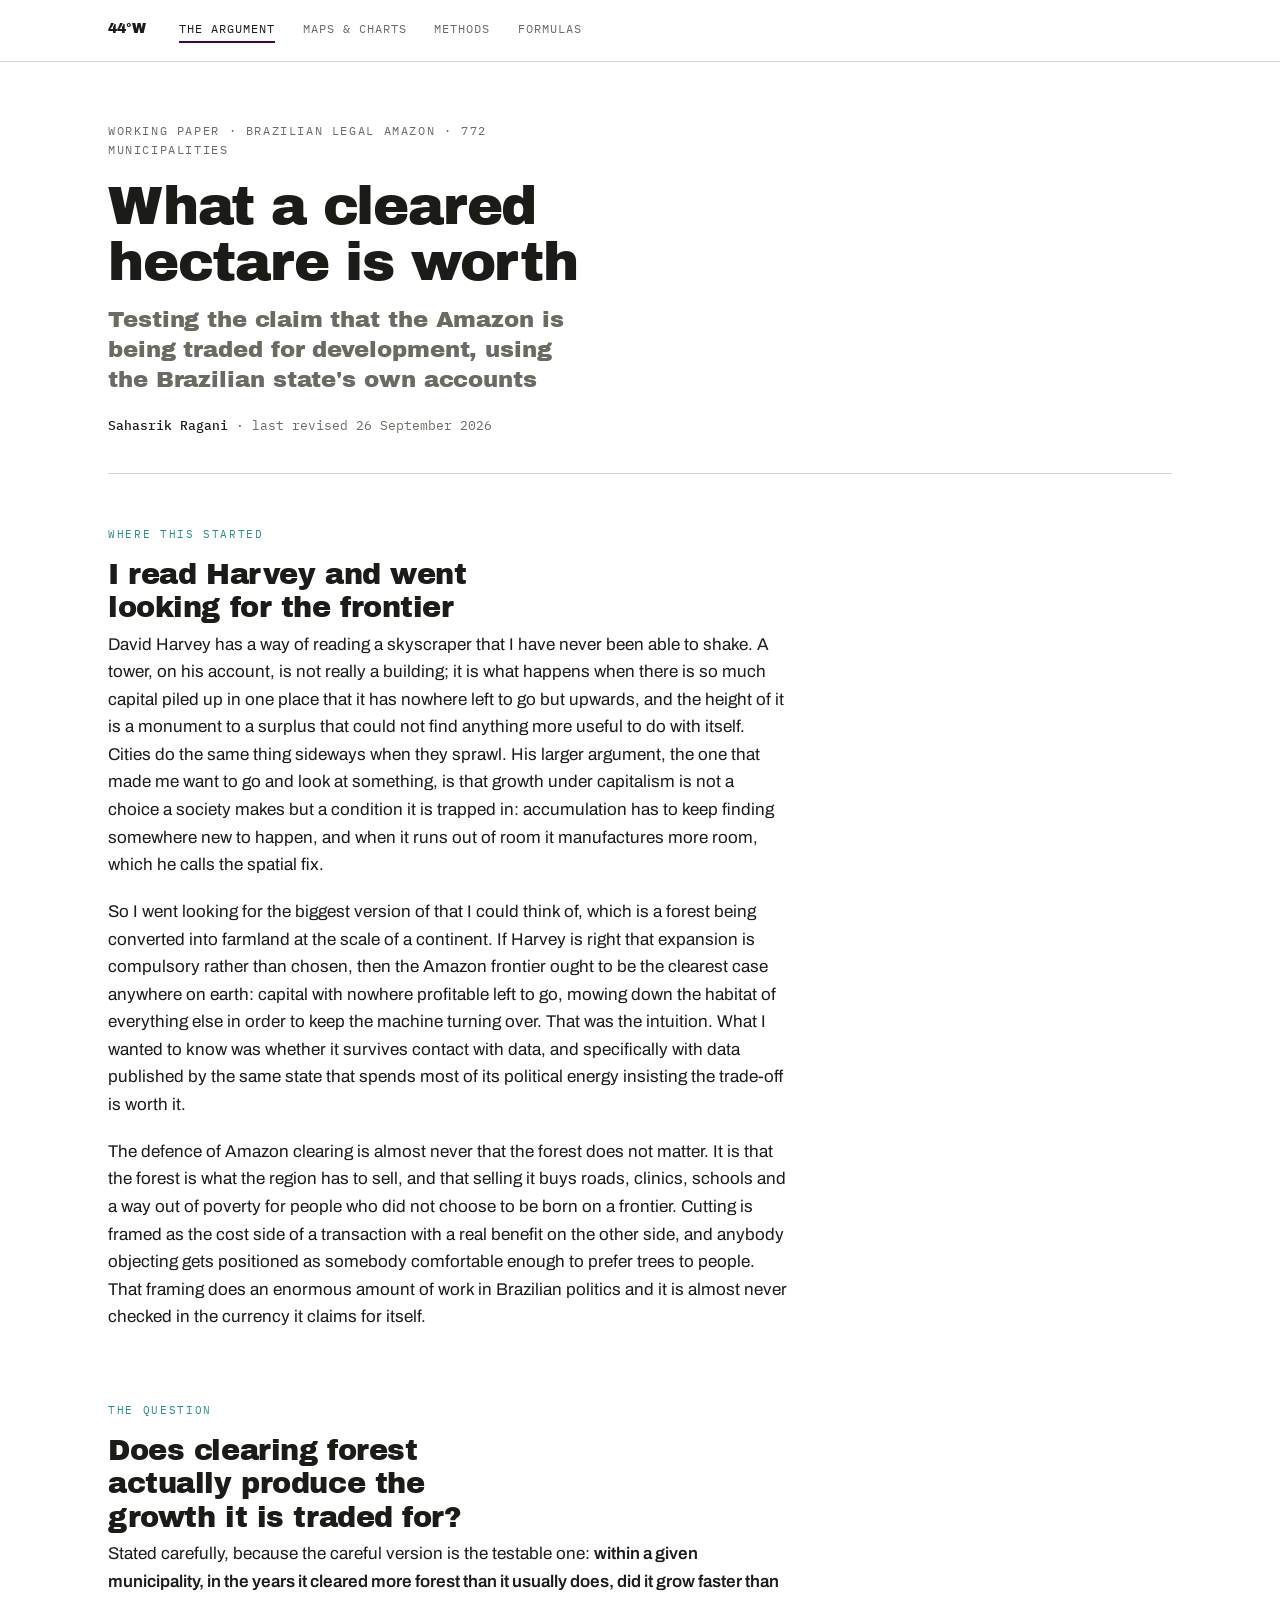
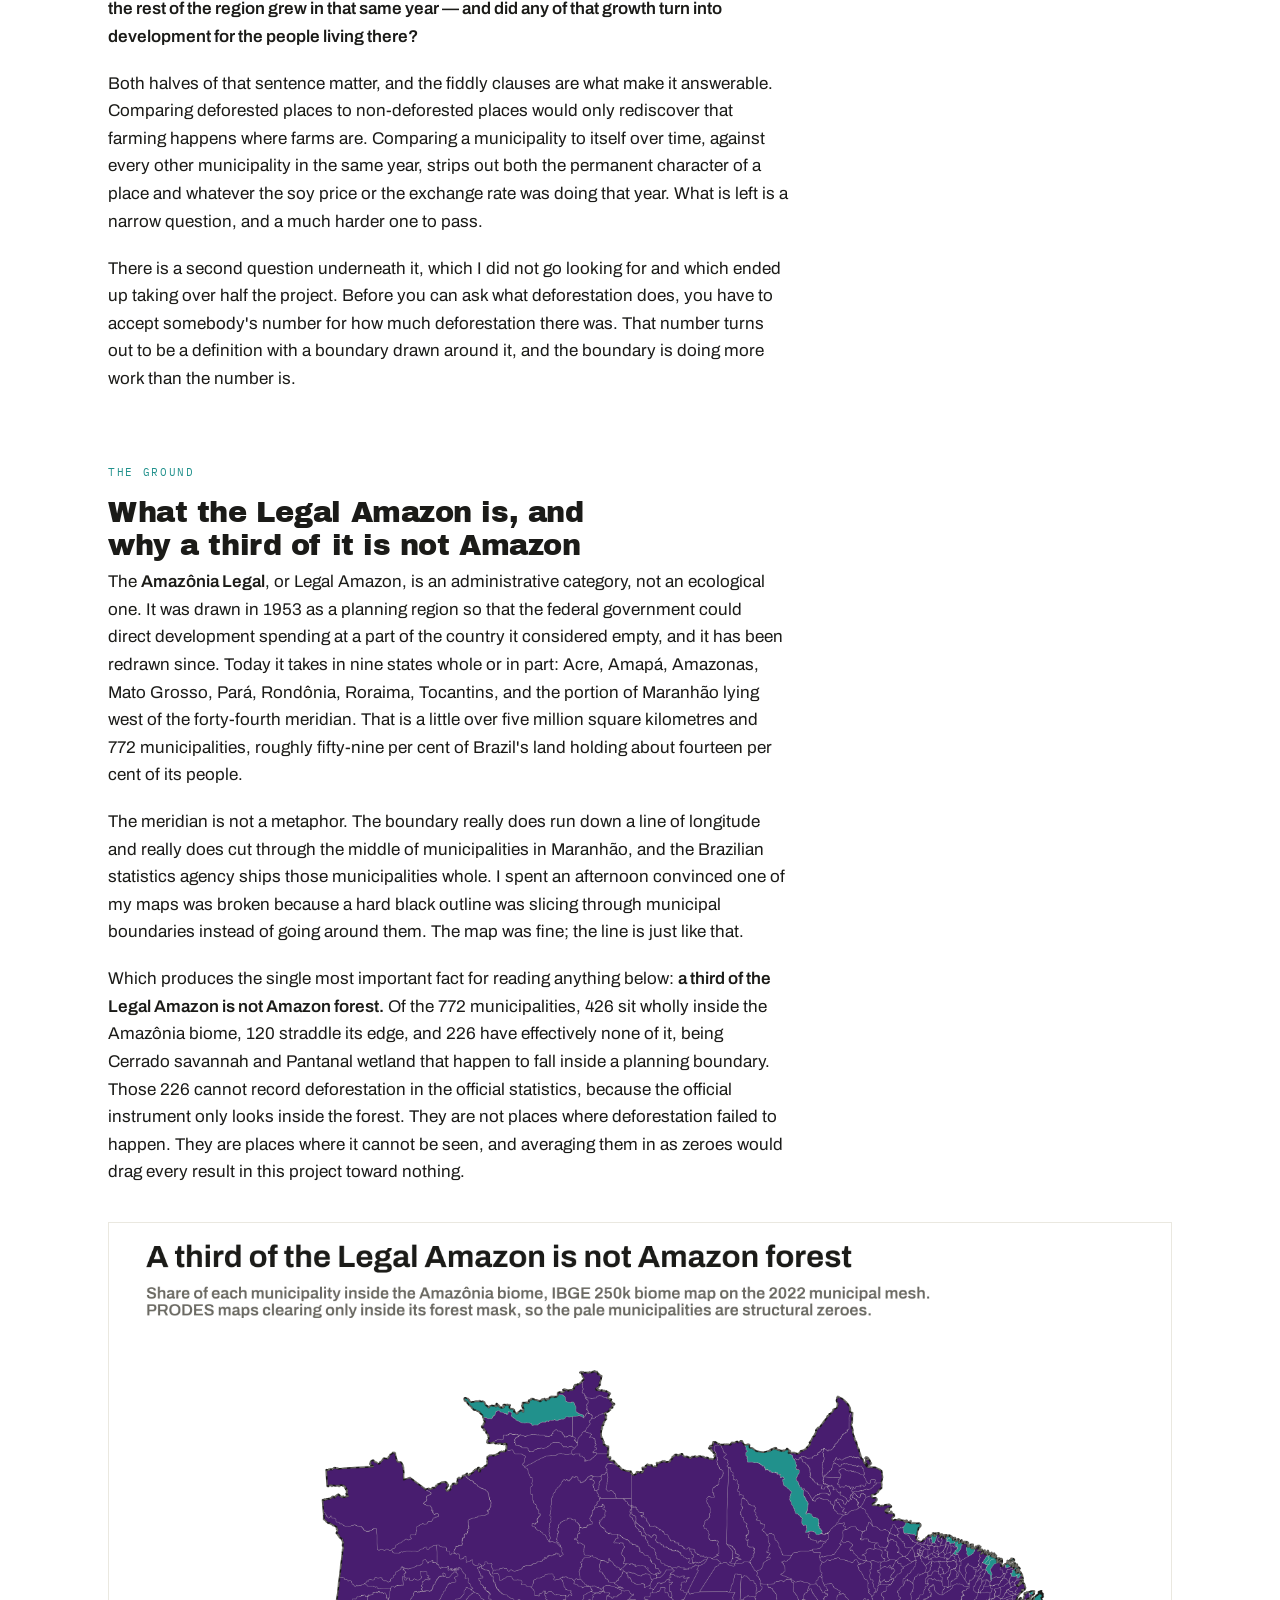
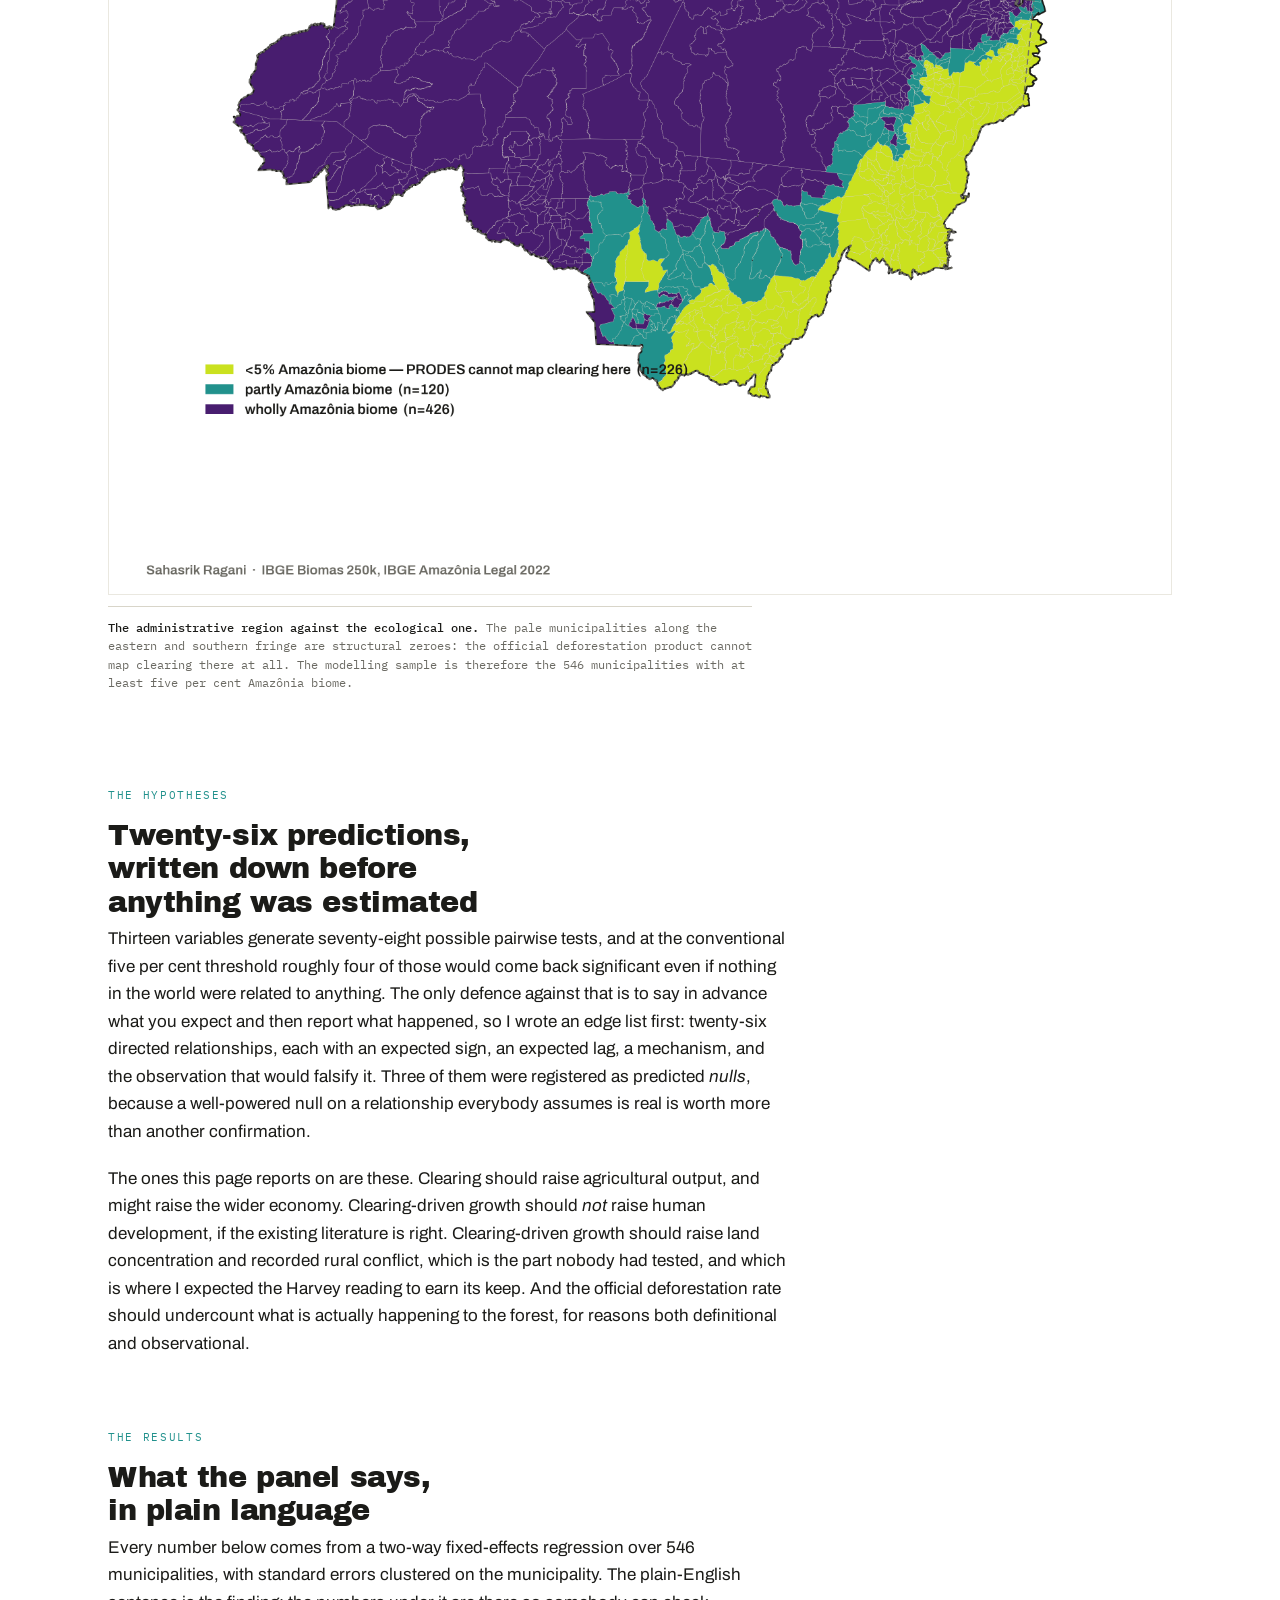
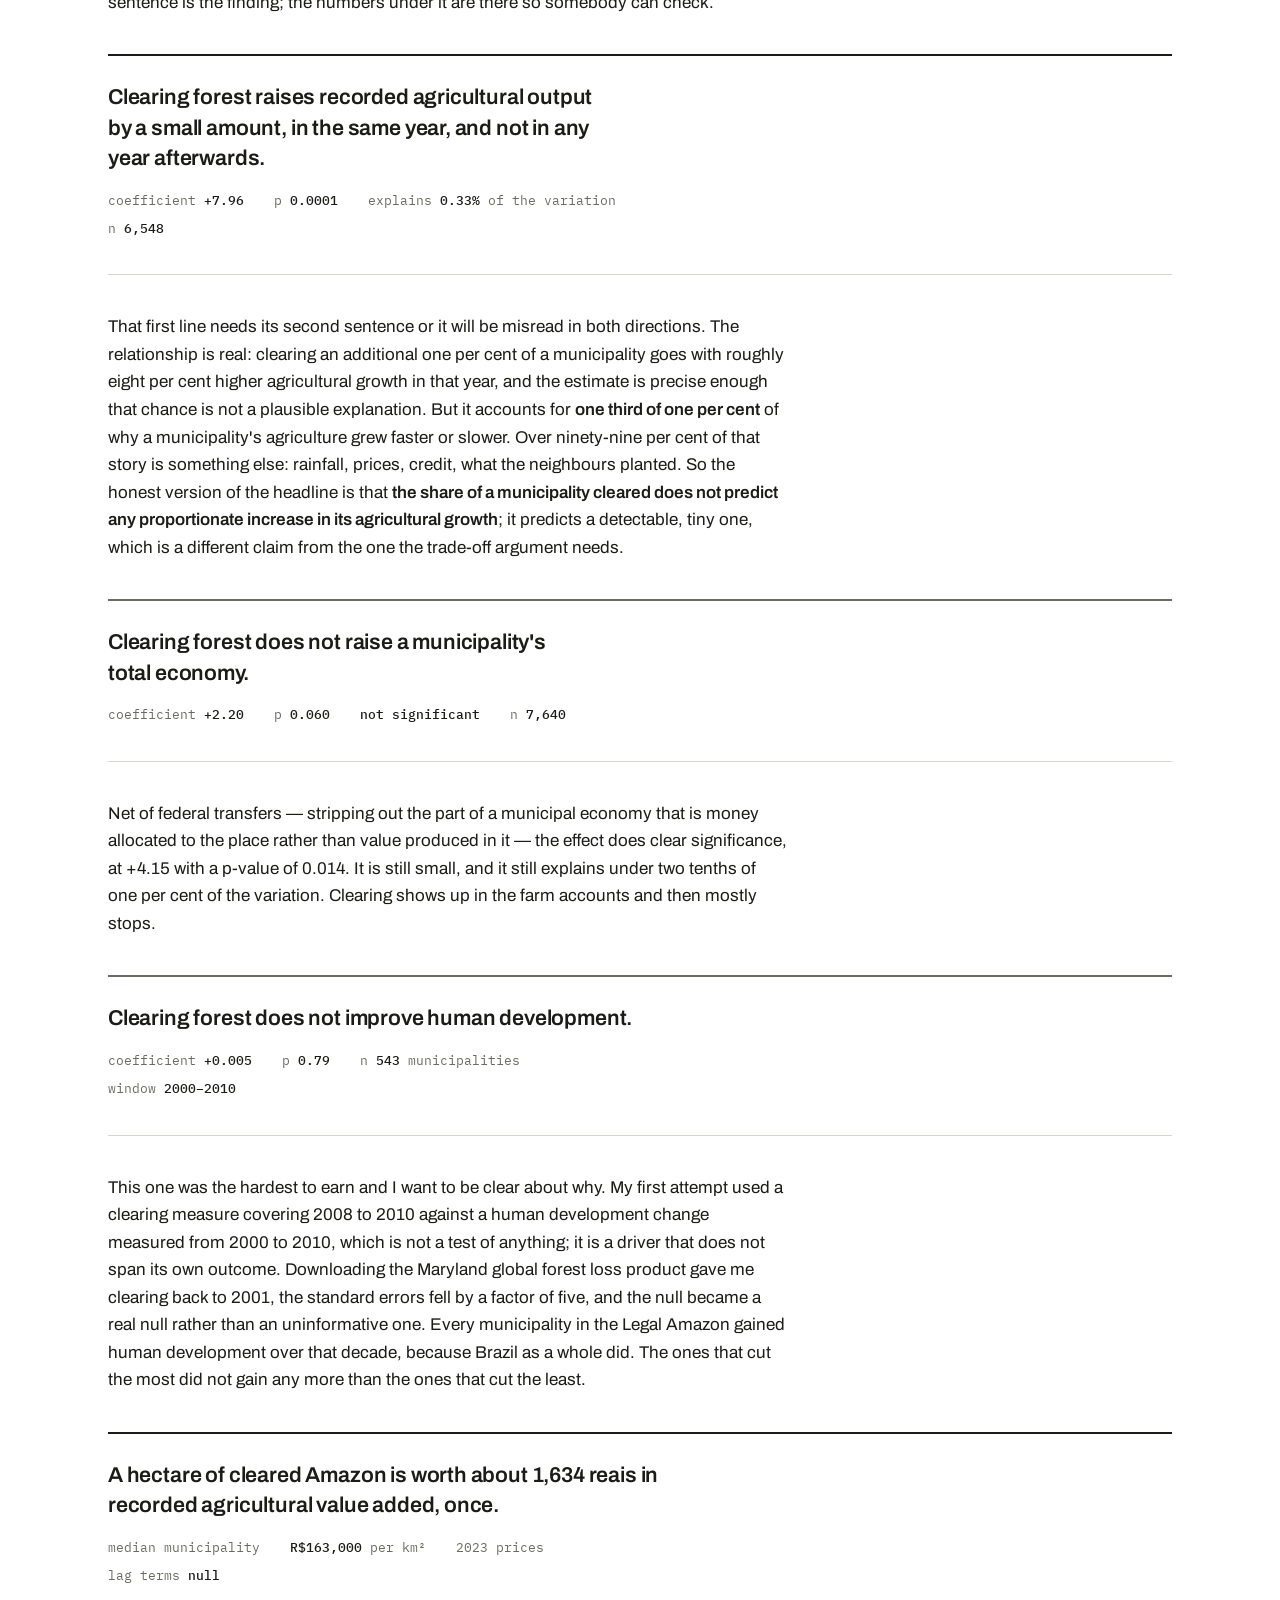
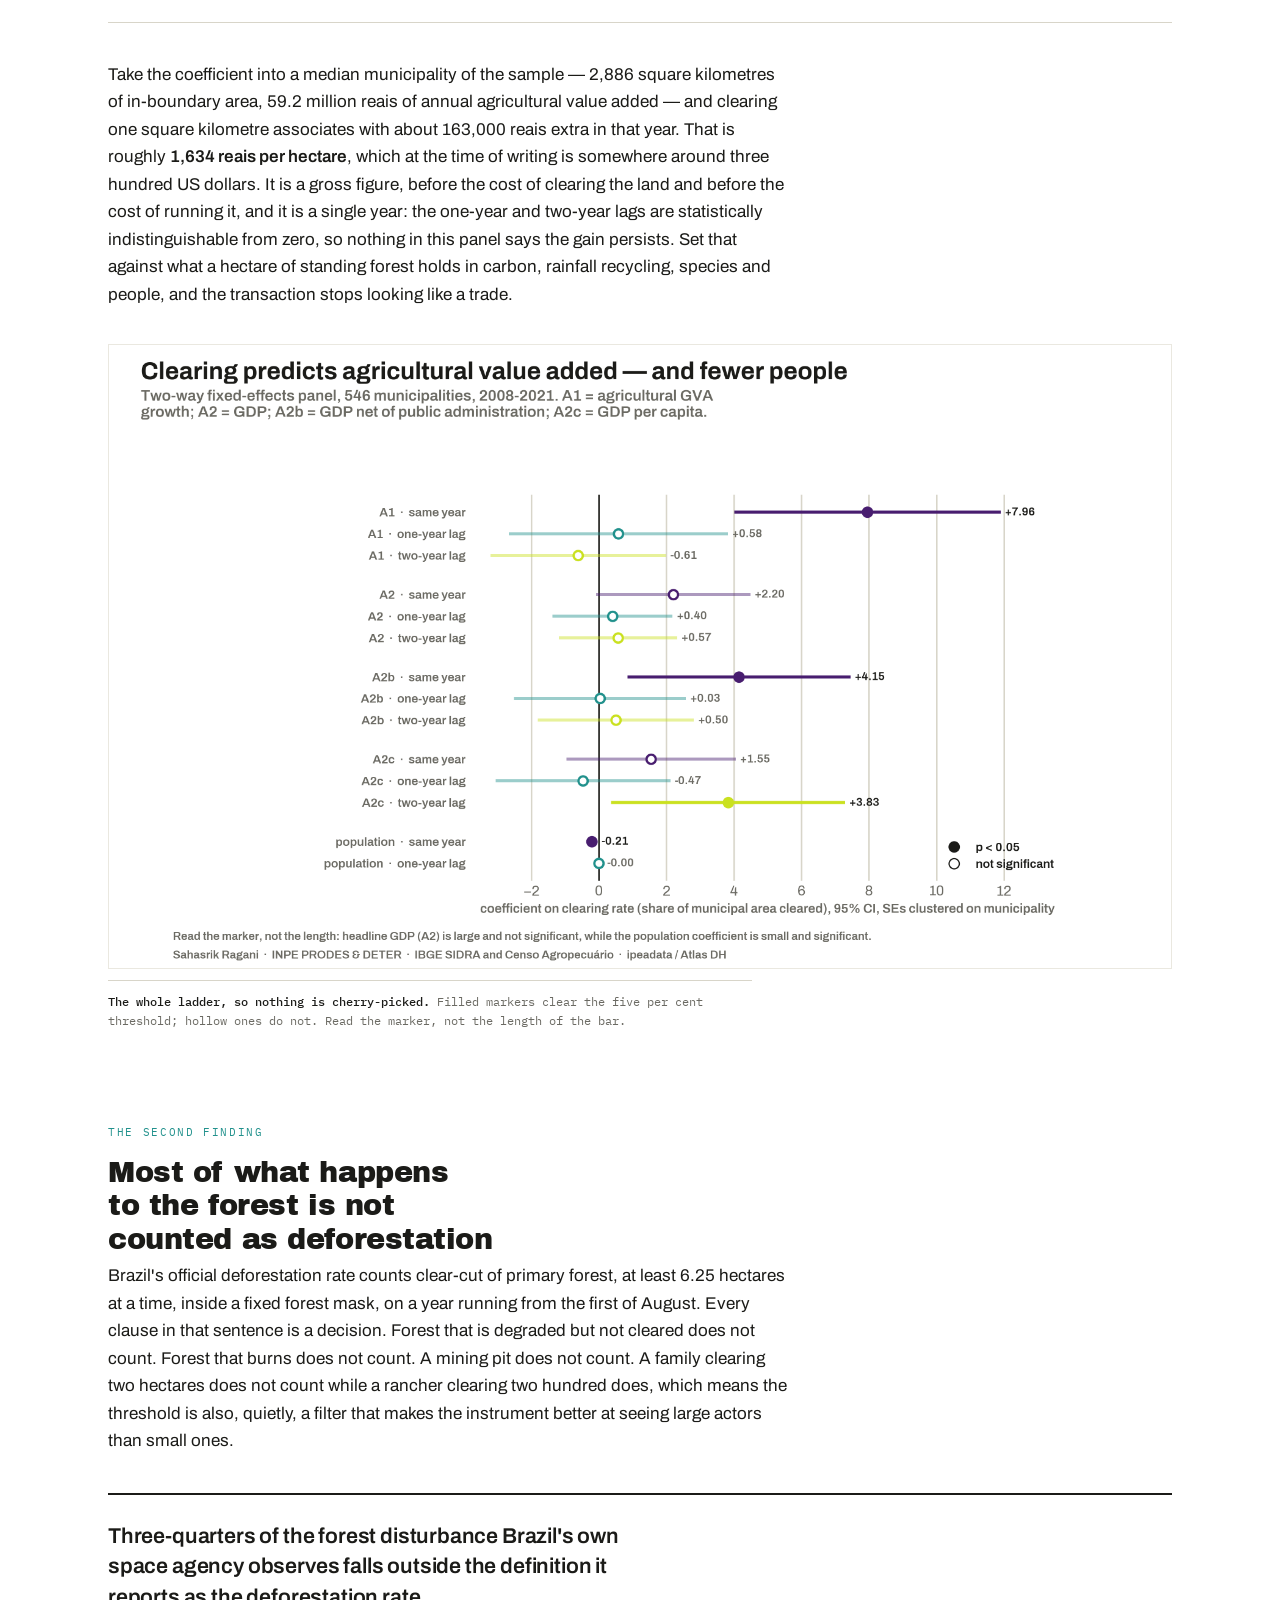
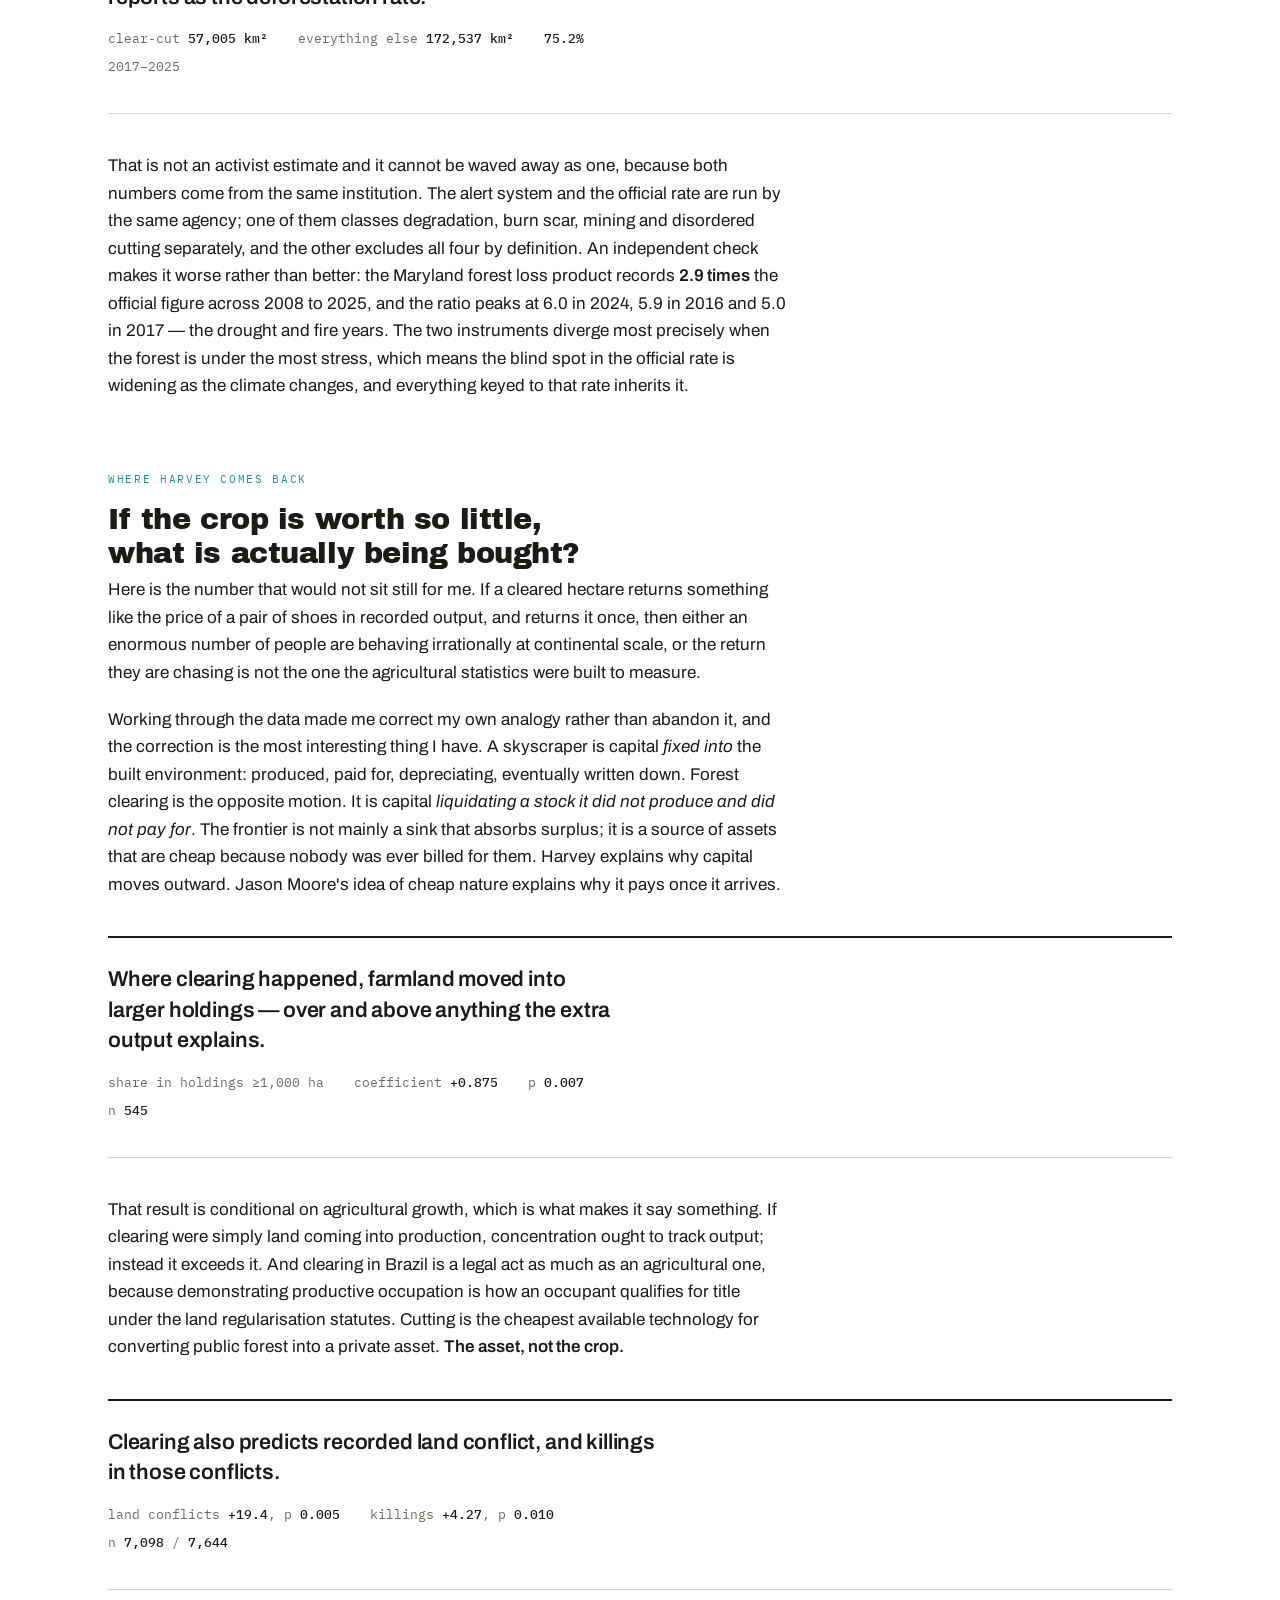
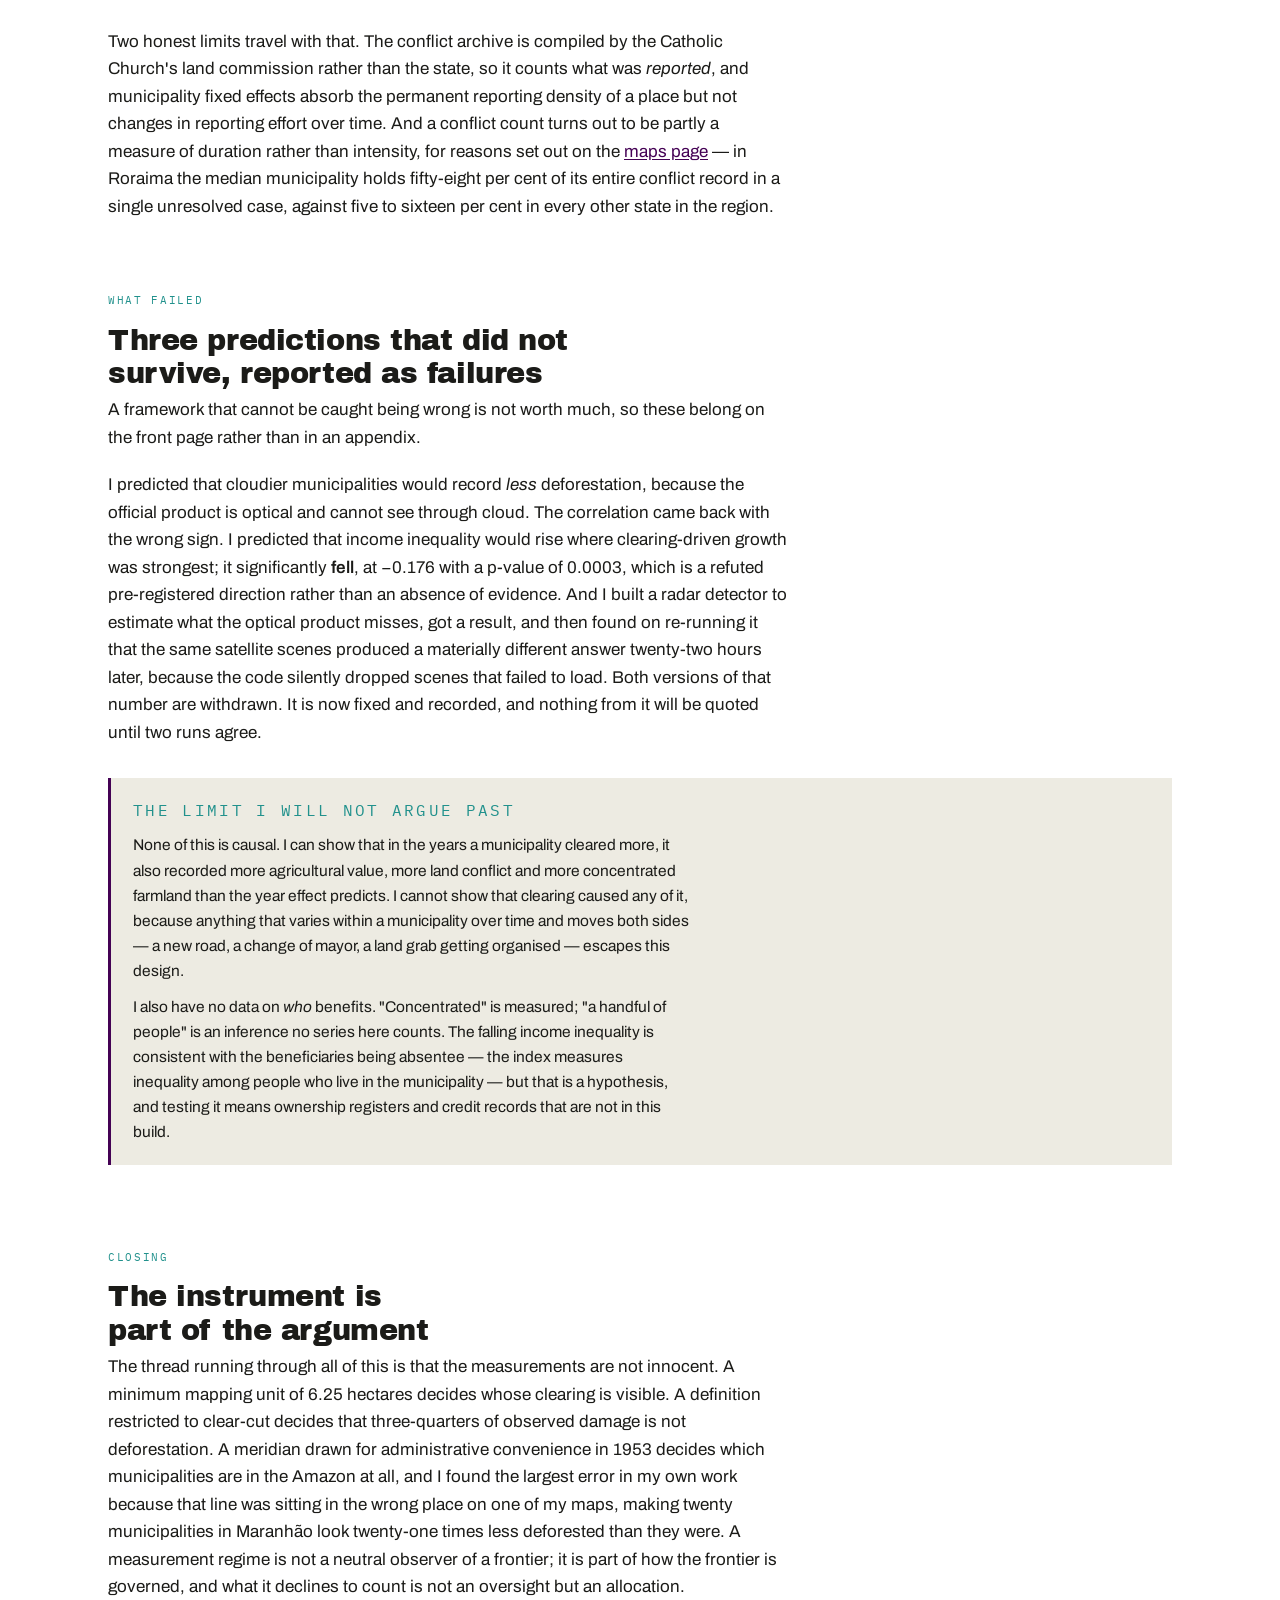
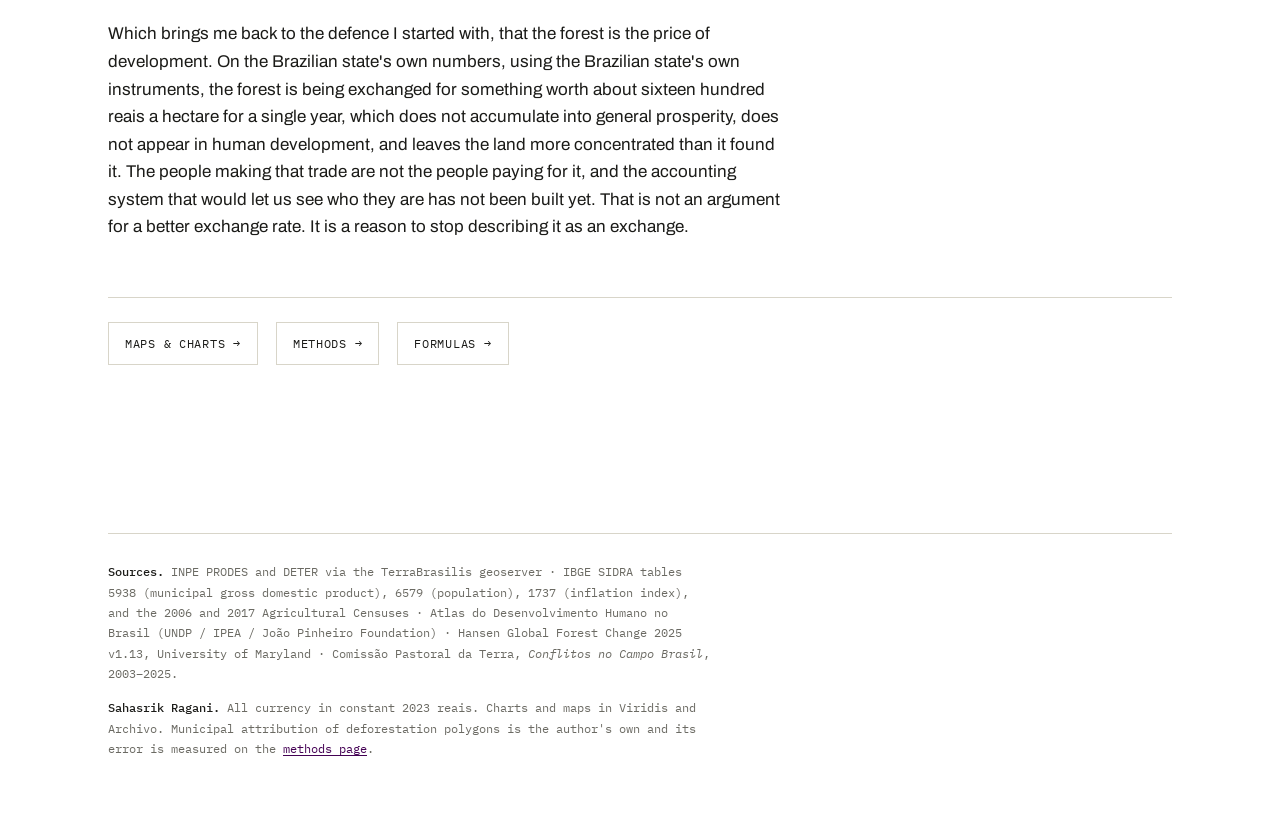
==== index.html @ 08ed49d7 "Amazon decoupling site" ====
<!doctype html>
<html lang="en">
<head>
<meta charset="utf-8">
<meta name="viewport" content="width=device-width, initial-scale=1">
<title>What a Cleared Hectare Is Worth — Amazon deforestation and growth</title>
<meta name="description" content="A municipal panel of the Brazilian Legal Amazon testing whether deforestation-driven growth delivers development. Data, methods and formulas in full.">
<link rel="preconnect" href="https://fonts.googleapis.com">
<link rel="preconnect" href="https://fonts.gstatic.com" crossorigin>
<link rel="stylesheet" href="https://fonts.googleapis.com/css2?family=Archivo:wght@400;500;600;700&family=Archivo+Black&family=IBM+Plex+Mono:wght@400;500&display=swap">
<link rel="stylesheet" href="assets/style.css">
</head>
<body>

<nav class="nav"><div class="wrap">
  <a class="mark" href="index.html">44°W</a>
  <a class="page" href="index.html" aria-current="page">The argument</a>
  <a class="page" href="maps.html">Maps &amp; charts</a>
  <a class="page" href="methods.html">Methods</a>
  <a class="page" href="formulas.html">Formulas</a>
</div></nav>

<div class="wrap">

<header class="mast">
  <p class="eyebrow">Working paper · Brazilian Legal Amazon · 772 municipalities</p>
  <h1>What a cleared hectare is worth
    <span class="sub">Testing the claim that the Amazon is being traded for development, using the Brazilian state's own accounts</span>
  </h1>
  <p class="byline"><b>Sahasrik Ragani</b> · last revised 26 September 2026</p>
</header>

<main>

<section>
  <p class="beat">Where this started</p>
  <h2>I read Harvey and went looking for the frontier</h2>

  <p>David Harvey has a way of reading a skyscraper that I have never been able to shake. A tower, on his account, is not really a building; it is what happens when there is so much capital piled up in one place that it has nowhere left to go but upwards, and the height of it is a monument to a surplus that could not find anything more useful to do with itself. Cities do the same thing sideways when they sprawl. His larger argument, the one that made me want to go and look at something, is that growth under capitalism is not a choice a society makes but a condition it is trapped in: accumulation has to keep finding somewhere new to happen, and when it runs out of room it manufactures more room, which he calls the spatial fix.</p>

  <p>So I went looking for the biggest version of that I could think of, which is a forest being converted into farmland at the scale of a continent. If Harvey is right that expansion is compulsory rather than chosen, then the Amazon frontier ought to be the clearest case anywhere on earth: capital with nowhere profitable left to go, mowing down the habitat of everything else in order to keep the machine turning over. That was the intuition. What I wanted to know was whether it survives contact with data, and specifically with data published by the same state that spends most of its political energy insisting the trade-off is worth it.</p>

  <p>The defence of Amazon clearing is almost never that the forest does not matter. It is that the forest is what the region has to sell, and that selling it buys roads, clinics, schools and a way out of poverty for people who did not choose to be born on a frontier. Cutting is framed as the cost side of a transaction with a real benefit on the other side, and anybody objecting gets positioned as somebody comfortable enough to prefer trees to people. That framing does an enormous amount of work in Brazilian politics and it is almost never checked in the currency it claims for itself.</p>
</section>

<section>
  <p class="beat">The question</p>
  <h2>Does clearing forest actually produce the growth it is traded for?</h2>

  <p>Stated carefully, because the careful version is the testable one: <strong>within a given municipality, in the years it cleared more forest than it usually does, did it grow faster than the rest of the region grew in that same year — and did any of that growth turn into development for the people living there?</strong></p>

  <p>Both halves of that sentence matter, and the fiddly clauses are what make it answerable. Comparing deforested places to non-deforested places would only rediscover that farming happens where farms are. Comparing a municipality to itself over time, against every other municipality in the same year, strips out both the permanent character of a place and whatever the soy price or the exchange rate was doing that year. What is left is a narrow question, and a much harder one to pass.</p>

  <p>There is a second question underneath it, which I did not go looking for and which ended up taking over half the project. Before you can ask what deforestation does, you have to accept somebody's number for how much deforestation there was. That number turns out to be a definition with a boundary drawn around it, and the boundary is doing more work than the number is.</p>
</section>

<section>
  <p class="beat">The ground</p>
  <h2>What the Legal Amazon is, and why a third of it is not Amazon</h2>

  <p>The <strong>Amazônia Legal</strong>, or Legal Amazon, is an administrative category, not an ecological one. It was drawn in 1953 as a planning region so that the federal government could direct development spending at a part of the country it considered empty, and it has been redrawn since. Today it takes in nine states whole or in part: Acre, Amapá, Amazonas, Mato Grosso, Pará, Rondônia, Roraima, Tocantins, and the portion of Maranhão lying west of the forty-fourth meridian. That is a little over five million square kilometres and 772 municipalities, roughly fifty-nine per cent of Brazil's land holding about fourteen per cent of its people.</p>

  <p>The meridian is not a metaphor. The boundary really does run down a line of longitude and really does cut through the middle of municipalities in Maranhão, and the Brazilian statistics agency ships those municipalities whole. I spent an afternoon convinced one of my maps was broken because a hard black outline was slicing through municipal boundaries instead of going around them. The map was fine; the line is just like that.</p>

  <p>Which produces the single most important fact for reading anything below: <strong>a third of the Legal Amazon is not Amazon forest.</strong> Of the 772 municipalities, 426 sit wholly inside the Amazônia biome, 120 straddle its edge, and 226 have effectively none of it, being Cerrado savannah and Pantanal wetland that happen to fall inside a planning boundary. Those 226 cannot record deforestation in the official statistics, because the official instrument only looks inside the forest. They are not places where deforestation failed to happen. They are places where it cannot be seen, and averaging them in as zeroes would drag every result in this project toward nothing.</p>

  <figure>
    <img src="assets/figures/map04_biome_mask.png" alt="Map of the Brazilian Legal Amazon with each municipality shaded by its share of Amazônia biome. The north and west are wholly biome; the eastern and southern fringe in Maranhão, Tocantins and Mato Grosso is under five per cent.">
    <figcaption><b>The administrative region against the ecological one.</b> The pale municipalities along the eastern and southern fringe are structural zeroes: the official deforestation product cannot map clearing there at all. The modelling sample is therefore the 546 municipalities with at least five per cent Amazônia biome.</figcaption>
  </figure>
</section>

<section>
  <p class="beat">The hypotheses</p>
  <h2>Twenty-six predictions, written down before anything was estimated</h2>

  <p>Thirteen variables generate seventy-eight possible pairwise tests, and at the conventional five per cent threshold roughly four of those would come back significant even if nothing in the world were related to anything. The only defence against that is to say in advance what you expect and then report what happened, so I wrote an edge list first: twenty-six directed relationships, each with an expected sign, an expected lag, a mechanism, and the observation that would falsify it. Three of them were registered as predicted <em>nulls</em>, because a well-powered null on a relationship everybody assumes is real is worth more than another confirmation.</p>

  <p>The ones this page reports on are these. Clearing should raise agricultural output, and might raise the wider economy. Clearing-driven growth should <em>not</em> raise human development, if the existing literature is right. Clearing-driven growth should raise land concentration and recorded rural conflict, which is the part nobody had tested, and which is where I expected the Harvey reading to earn its keep. And the official deforestation rate should undercount what is actually happening to the forest, for reasons both definitional and observational.</p>
</section>

<section>
  <p class="beat">The results</p>
  <h2>What the panel says, in plain language</h2>

  <p>Every number below comes from a two-way fixed-effects regression over 546 municipalities, with standard errors clustered on the municipality. The plain-English sentence is the finding; the numbers under it are there so somebody can check.</p>

  <div class="finding">
    <p class="says">Clearing forest raises recorded agricultural output by a small amount, in the same year, and not in any year afterwards.</p>
    <p class="stat"><span>coefficient <b>+7.96</b></span><span>p <b>0.0001</b></span><span>explains <b>0.33%</b> of the variation</span><span>n <b>6,548</b></span></p>
  </div>

  <p>That first line needs its second sentence or it will be misread in both directions. The relationship is real: clearing an additional one per cent of a municipality goes with roughly eight per cent higher agricultural growth in that year, and the estimate is precise enough that chance is not a plausible explanation. But it accounts for <strong>one third of one per cent</strong> of why a municipality's agriculture grew faster or slower. Over ninety-nine per cent of that story is something else: rainfall, prices, credit, what the neighbours planted. So the honest version of the headline is that <strong>the share of a municipality cleared does not predict any proportionate increase in its agricultural growth</strong>; it predicts a detectable, tiny one, which is a different claim from the one the trade-off argument needs.</p>

  <div class="finding null-result">
    <p class="says">Clearing forest does not raise a municipality's total economy.</p>
    <p class="stat"><span>coefficient <b>+2.20</b></span><span>p <b>0.060</b></span><span><b>not significant</b></span><span>n <b>7,640</b></span></p>
  </div>

  <p>Net of federal transfers — stripping out the part of a municipal economy that is money allocated to the place rather than value produced in it — the effect does clear significance, at +4.15 with a p-value of 0.014. It is still small, and it still explains under two tenths of one per cent of the variation. Clearing shows up in the farm accounts and then mostly stops.</p>

  <div class="finding null-result">
    <p class="says">Clearing forest does not improve human development.</p>
    <p class="stat"><span>coefficient <b>+0.005</b></span><span>p <b>0.79</b></span><span>n <b>543</b> municipalities</span><span>window <b>2000–2010</b></span></p>
  </div>

  <p>This one was the hardest to earn and I want to be clear about why. My first attempt used a clearing measure covering 2008 to 2010 against a human development change measured from 2000 to 2010, which is not a test of anything; it is a driver that does not span its own outcome. Downloading the Maryland global forest loss product gave me clearing back to 2001, the standard errors fell by a factor of five, and the null became a real null rather than an uninformative one. Every municipality in the Legal Amazon gained human development over that decade, because Brazil as a whole did. The ones that cut the most did not gain any more than the ones that cut the least.</p>

  <div class="finding">
    <p class="says">A hectare of cleared Amazon is worth about 1,634 reais in recorded agricultural value added, once.</p>
    <p class="stat"><span>median municipality</span><span><b>R$163,000</b> per km²</span><span>2023 prices</span><span>lag terms <b>null</b></span></p>
  </div>

  <p>Take the coefficient into a median municipality of the sample — 2,886 square kilometres of in-boundary area, 59.2 million reais of annual agricultural value added — and clearing one square kilometre associates with about 163,000 reais extra in that year. That is roughly <strong>1,634 reais per hectare</strong>, which at the time of writing is somewhere around three hundred US dollars. It is a gross figure, before the cost of clearing the land and before the cost of running it, and it is a single year: the one-year and two-year lags are statistically indistinguishable from zero, so nothing in this panel says the gain persists. Set that against what a hectare of standing forest holds in carbon, rainfall recycling, species and people, and the transaction stops looking like a trade.</p>

  <figure>
    <img src="assets/figures/fig05_coefficients.png" alt="Coefficient plot showing clearing's estimated effect on agricultural value added, gross domestic product, gross domestic product net of public administration, gross domestic product per capita, and population, each at zero, one and two year lags.">
    <figcaption><b>The whole ladder, so nothing is cherry-picked.</b> Filled markers clear the five per cent threshold; hollow ones do not. Read the marker, not the length of the bar.</figcaption>
  </figure>
</section>

<section>
  <p class="beat">The second finding</p>
  <h2>Most of what happens to the forest is not counted as deforestation</h2>

  <p>Brazil's official deforestation rate counts clear-cut of primary forest, at least 6.25 hectares at a time, inside a fixed forest mask, on a year running from the first of August. Every clause in that sentence is a decision. Forest that is degraded but not cleared does not count. Forest that burns does not count. A mining pit does not count. A family clearing two hectares does not count while a rancher clearing two hundred does, which means the threshold is also, quietly, a filter that makes the instrument better at seeing large actors than small ones.</p>

  <div class="finding">
    <p class="says">Three-quarters of the forest disturbance Brazil's own space agency observes falls outside the definition it reports as the deforestation rate.</p>
    <p class="stat"><span>clear-cut <b>57,005 km²</b></span><span>everything else <b>172,537 km²</b></span><span><b>75.2%</b></span><span>2017–2025</span></p>
  </div>

  <p>That is not an activist estimate and it cannot be waved away as one, because both numbers come from the same institution. The alert system and the official rate are run by the same agency; one of them classes degradation, burn scar, mining and disordered cutting separately, and the other excludes all four by definition. An independent check makes it worse rather than better: the Maryland forest loss product records <strong>2.9 times</strong> the official figure across 2008 to 2025, and the ratio peaks at 6.0 in 2024, 5.9 in 2016 and 5.0 in 2017 — the drought and fire years. The two instruments diverge most precisely when the forest is under the most stress, which means the blind spot in the official rate is widening as the climate changes, and everything keyed to that rate inherits it.</p>
</section>

<section>
  <p class="beat">Where Harvey comes back</p>
  <h2>If the crop is worth so little, what is actually being bought?</h2>

  <p>Here is the number that would not sit still for me. If a cleared hectare returns something like the price of a pair of shoes in recorded output, and returns it once, then either an enormous number of people are behaving irrationally at continental scale, or the return they are chasing is not the one the agricultural statistics were built to measure.</p>

  <p>Working through the data made me correct my own analogy rather than abandon it, and the correction is the most interesting thing I have. A skyscraper is capital <em>fixed into</em> the built environment: produced, paid for, depreciating, eventually written down. Forest clearing is the opposite motion. It is capital <em>liquidating a stock it did not produce and did not pay for</em>. The frontier is not mainly a sink that absorbs surplus; it is a source of assets that are cheap because nobody was ever billed for them. Harvey explains why capital moves outward. Jason Moore's idea of cheap nature explains why it pays once it arrives.</p>

  <div class="finding">
    <p class="says">Where clearing happened, farmland moved into larger holdings — over and above anything the extra output explains.</p>
    <p class="stat"><span>share in holdings ≥1,000 ha</span><span>coefficient <b>+0.875</b></span><span>p <b>0.007</b></span><span>n <b>545</b></span></p>
  </div>

  <p>That result is conditional on agricultural growth, which is what makes it say something. If clearing were simply land coming into production, concentration ought to track output; instead it exceeds it. And clearing in Brazil is a legal act as much as an agricultural one, because demonstrating productive occupation is how an occupant qualifies for title under the land regularisation statutes. Cutting is the cheapest available technology for converting public forest into a private asset. <strong>The asset, not the crop.</strong></p>

  <div class="finding">
    <p class="says">Clearing also predicts recorded land conflict, and killings in those conflicts.</p>
    <p class="stat"><span>land conflicts <b>+19.4</b>, p <b>0.005</b></span><span>killings <b>+4.27</b>, p <b>0.010</b></span><span>n <b>7,098</b> / <b>7,644</b></span></p>
  </div>

  <p>Two honest limits travel with that. The conflict archive is compiled by the Catholic Church's land commission rather than the state, so it counts what was <em>reported</em>, and municipality fixed effects absorb the permanent reporting density of a place but not changes in reporting effort over time. And a conflict count turns out to be partly a measure of duration rather than intensity, for reasons set out on the <a href="maps.html">maps page</a> — in Roraima the median municipality holds fifty-eight per cent of its entire conflict record in a single unresolved case, against five to sixteen per cent in every other state in the region.</p>
</section>

<section>
  <p class="beat">What failed</p>
  <h2>Three predictions that did not survive, reported as failures</h2>

  <p>A framework that cannot be caught being wrong is not worth much, so these belong on the front page rather than in an appendix.</p>

  <p>I predicted that cloudier municipalities would record <em>less</em> deforestation, because the official product is optical and cannot see through cloud. The correlation came back with the wrong sign. I predicted that income inequality would rise where clearing-driven growth was strongest; it significantly <strong>fell</strong>, at −0.176 with a p-value of 0.0003, which is a refuted pre-registered direction rather than an absence of evidence. And I built a radar detector to estimate what the optical product misses, got a result, and then found on re-running it that the same satellite scenes produced a materially different answer twenty-two hours later, because the code silently dropped scenes that failed to load. Both versions of that number are withdrawn. It is now fixed and recorded, and nothing from it will be quoted until two runs agree.</p>

  <div class="note warn">
    <p class="beat">The limit I will not argue past</p>
    <p>None of this is causal. I can show that in the years a municipality cleared more, it also recorded more agricultural value, more land conflict and more concentrated farmland than the year effect predicts. I cannot show that clearing caused any of it, because anything that varies within a municipality over time and moves both sides — a new road, a change of mayor, a land grab getting organised — escapes this design.</p>
    <p>I also have no data on <em>who</em> benefits. "Concentrated" is measured; "a handful of people" is an inference no series here counts. The falling income inequality is consistent with the beneficiaries being absentee — the index measures inequality among people who live in the municipality — but that is a hypothesis, and testing it means ownership registers and credit records that are not in this build.</p>
  </div>
</section>

<section>
  <p class="beat">Closing</p>
  <h2>The instrument is part of the argument</h2>

  <p>The thread running through all of this is that the measurements are not innocent. A minimum mapping unit of 6.25 hectares decides whose clearing is visible. A definition restricted to clear-cut decides that three-quarters of observed damage is not deforestation. A meridian drawn for administrative convenience in 1953 decides which municipalities are in the Amazon at all, and I found the largest error in my own work because that line was sitting in the wrong place on one of my maps, making twenty municipalities in Maranhão look twenty-one times less deforested than they were. A measurement regime is not a neutral observer of a frontier; it is part of how the frontier is governed, and what it declines to count is not an oversight but an allocation.</p>

  <p>Which brings me back to the defence I started with, that the forest is the price of development. On the Brazilian state's own numbers, using the Brazilian state's own instruments, the forest is being exchanged for something worth about sixteen hundred reais a hectare for a single year, which does not accumulate into general prosperity, does not appear in human development, and leaves the land more concentrated than it found it. The people making that trade are not the people paying for it, and the accounting system that would let us see who they are has not been built yet. That is not an argument for a better exchange rate. It is a reason to stop describing it as an exchange.</p>
</section>

<div class="pager">
  <a href="maps.html">Maps &amp; charts →</a>
  <a href="methods.html">Methods →</a>
  <a href="formulas.html">Formulas →</a>
</div>

</main>

<footer>
  <p><b>Sources.</b> INPE PRODES and DETER via the TerraBrasilis geoserver · IBGE SIDRA tables 5938 (municipal gross domestic product), 6579 (population), 1737 (inflation index), and the 2006 and 2017 Agricultural Censuses · Atlas do Desenvolvimento Humano no Brasil (UNDP / IPEA / João Pinheiro Foundation) · Hansen Global Forest Change 2025 v1.13, University of Maryland · Comissão Pastoral da Terra, <i>Conflitos no Campo Brasil</i>, 2003–2025.</p>
  <p><b>Sahasrik Ragani.</b> All currency in constant 2023 reais. Charts and maps in Viridis and Archivo. Municipal attribution of deforestation polygons is the author's own and its error is measured on the <a href="methods.html">methods page</a>.</p>
</footer>

</div>
</body>
</html>
---- assets/style.css ----
/* ---------------------------------------------------------------------------
   Amazon decoupling — site style
   House style, 2026-09 revision: plain white ground (viz_theme.BG = #FFFFFF),
   Archivo, viridis accents. The figures are rendered on the same white, so a
   figure sits on the page with no visible plate edge. Single theme by
   deliberate choice: the PNGs have a baked-in white ground and a dark mode
   would fight every one of them.
--------------------------------------------------------------------------- */

:root{
  color-scheme: light;

  /* ground + ink: taken from viz_theme.py so page and figures agree exactly */
  --bg:#FFFFFF;
  --panel:#EDEBE2;          /* viz_theme.PANEL_BG — insets, callouts */
  --ink:#1B1B18;            /* viz_theme.TEXT */
  --muted:#6B6A63;          /* viz_theme.MUTED */
  --grid:#D8D5C9;           /* viz_theme.GRID — rules and hairlines */
  --grid-soft:#EAE8E0;

  /* viridis, sampled: the same ramp the maps use */
  --v-deep:#440154;
  --v-blue:#3B528B;
  --v-teal:#21918C;
  --v-lime:#5EC962;

  --measure:68ch;
  --maxw:1120px;

  --fs-body:17px;
}

*{box-sizing:border-box}

html{-webkit-text-size-adjust:100%}

body{
  margin:0;
  background:var(--bg);
  color:var(--ink);
  font-family:"Archivo","Helvetica Neue",Arial,sans-serif;
  font-size:var(--fs-body);
  line-height:1.62;
  -webkit-font-smoothing:antialiased;
}

/* ---------- shell ---------- */
.wrap{max-width:var(--maxw);margin:0 auto;padding:0 28px}

/* ---------- site nav ---------- */
.nav{border-bottom:1px solid var(--grid);background:var(--bg)}
.nav .wrap{
  display:flex;align-items:baseline;gap:28px;flex-wrap:wrap;
  padding-top:18px;padding-bottom:18px;
}
.nav .mark{
  font-family:"Archivo Black","Archivo",sans-serif;
  font-size:14px;letter-spacing:-.01em;text-decoration:none;color:var(--ink);
  margin-right:6px;
}
.nav a.page{
  font-family:"IBM Plex Mono",ui-monospace,Menlo,monospace;
  font-size:12px;letter-spacing:.08em;text-transform:uppercase;
  color:var(--muted);text-decoration:none;
  padding-bottom:3px;border-bottom:2px solid transparent;
}
.nav a.page:hover{color:var(--ink)}
.nav a.page[aria-current="page"]{color:var(--ink);border-bottom-color:var(--v-deep)}

/* ---------- masthead ---------- */
header.mast{padding:60px 0 38px;border-bottom:1px solid var(--grid)}
.eyebrow{
  font-family:"IBM Plex Mono",ui-monospace,monospace;
  font-size:11.5px;letter-spacing:.14em;text-transform:uppercase;
  color:var(--muted);margin:0 0 18px;
}
h1{
  font-family:"Archivo Black","Archivo",sans-serif;font-weight:400;
  font-size:clamp(2.05rem,5vw,3.4rem);line-height:1.04;letter-spacing:-.022em;
  margin:0 0 16px;text-wrap:balance;max-width:20ch;
}
h1 .sub{
  display:block;color:var(--muted);font-size:.42em;line-height:1.32;
  letter-spacing:-.004em;margin-top:.6em;max-width:36ch;
}
.byline{
  font-family:"IBM Plex Mono",ui-monospace,monospace;
  font-size:12.5px;color:var(--muted);margin:20px 0 0;
}
.byline b{color:var(--ink);font-weight:500}

/* ---------- sections ---------- */
main{padding-bottom:96px}
section{padding-top:52px}
h2{
  font-family:"Archivo Black","Archivo",sans-serif;font-weight:400;
  font-size:clamp(1.32rem,2.5vw,1.8rem);line-height:1.16;
  letter-spacing:-.015em;margin:0 0 6px;max-width:26ch;text-wrap:balance;
}
h3{
  font-family:"Archivo","Helvetica Neue",sans-serif;font-weight:700;
  font-size:1.06rem;line-height:1.3;margin:34px 0 8px;max-width:40ch;
}
.beat{
  font-family:"IBM Plex Mono",ui-monospace,monospace;
  font-size:11px;letter-spacing:.15em;text-transform:uppercase;
  color:var(--v-teal);margin:0 0 14px;
}
p{max-width:var(--measure);margin:0 0 1.15em}
a{color:var(--v-deep);text-underline-offset:2px}
a:hover{color:var(--ink)}
strong{font-weight:600}
:focus-visible{outline:2px solid var(--v-teal);outline-offset:3px}

/* ---------- the plain-language finding block ---------- */
.finding{
  margin:38px 0;padding:26px 0 22px;
  border-top:2px solid var(--ink);border-bottom:1px solid var(--grid);
}
.finding .says{
  font-family:"Archivo","Helvetica Neue",sans-serif;font-weight:600;
  font-size:clamp(1.08rem,2.1vw,1.34rem);line-height:1.42;
  letter-spacing:-.008em;max-width:46ch;margin:0 0 16px;text-wrap:pretty;
}
.finding .stat{
  display:flex;flex-wrap:wrap;gap:8px 30px;
  font-family:"IBM Plex Mono",ui-monospace,monospace;
  font-size:12.5px;color:var(--muted);font-variant-numeric:tabular-nums;
}
.finding .stat b{color:var(--ink);font-weight:500}
.finding.null-result{border-top-color:var(--muted)}

/* ---------- figures ---------- */
figure{margin:36px 0 42px}
figure img{
  display:block;width:100%;height:auto;
  border:1px solid var(--grid-soft);
}
figcaption{
  font-family:"IBM Plex Mono",ui-monospace,monospace;
  font-size:12px;line-height:1.55;color:var(--muted);
  padding-top:12px;margin-top:11px;border-top:1px solid var(--grid);
  max-width:92ch;
}
figcaption b{color:var(--ink);font-weight:500}

/* ---------- tables ---------- */
.tablewrap{overflow-x:auto;margin:26px 0 32px}
table{border-collapse:collapse;width:100%;font-size:14.5px}
th,td{
  text-align:left;padding:10px 18px 10px 0;
  border-bottom:1px solid var(--grid-soft);vertical-align:top;
}
th{
  font-family:"IBM Plex Mono",ui-monospace,monospace;
  font-size:11px;letter-spacing:.09em;text-transform:uppercase;
  color:var(--muted);font-weight:500;border-bottom:1px solid var(--grid);
}
td.num{font-variant-numeric:tabular-nums;white-space:nowrap}
tr.is-null td{color:var(--muted)}

/* ---------- callout ---------- */
.note{
  margin:32px 0;padding:20px 22px;background:var(--panel);
  border-left:3px solid var(--v-teal);
}
.note p{max-width:62ch;margin-bottom:.7em;font-size:15.5px}
.note p:last-child{margin-bottom:0}
.note .beat{margin-bottom:9px}
.note.warn{border-left-color:var(--v-deep)}

/* ---------- formulas ---------- */
.formula{
  margin:26px 0 30px;padding:20px 0 0;border-top:1px solid var(--grid);
}
.formula .name{
  font-family:"IBM Plex Mono",ui-monospace,monospace;
  font-size:11px;letter-spacing:.13em;text-transform:uppercase;
  color:var(--v-teal);margin:0 0 12px;
}
.math{
  overflow-x:auto;padding:14px 0;margin:0 0 14px;
  font-size:1.05rem;
}
.where{
  font-size:14.5px;line-height:1.6;color:var(--muted);max-width:74ch;margin:0;
}
.where b{color:var(--ink);font-weight:500;font-style:normal}
.where code,p code,td code,li code{
  font-family:"IBM Plex Mono",ui-monospace,monospace;
  font-size:.88em;background:var(--panel);padding:1px 5px;
}

/* ---------- lists ---------- */
ul,ol{max-width:var(--measure);padding-left:1.15em}
li{margin-bottom:.5em}

/* ---------- footer ---------- */
footer{
  margin-top:72px;padding:28px 0 60px;border-top:1px solid var(--grid);
  font-family:"IBM Plex Mono",ui-monospace,monospace;
  font-size:12px;line-height:1.7;color:var(--muted);
}
footer b{color:var(--ink);font-weight:500}
footer p{max-width:86ch}

/* ---------- next/prev ---------- */
.pager{
  display:flex;gap:18px;flex-wrap:wrap;
  margin-top:56px;padding-top:24px;border-top:1px solid var(--grid);
}
.pager a{
  font-family:"IBM Plex Mono",ui-monospace,monospace;
  font-size:12px;letter-spacing:.06em;text-transform:uppercase;
  text-decoration:none;color:var(--ink);
  border:1px solid var(--grid);padding:11px 16px;
}
.pager a:hover{border-color:var(--ink)}

@media (max-width:640px){
  :root{--fs-body:16px}
  .wrap{padding:0 20px}
  .nav .wrap{gap:16px}
  header.mast{padding-top:40px}
  .finding .stat{gap:6px 18px}
}
@media (prefers-reduced-motion:reduce){*{animation:none!important;transition:none!important}}

/* ---------------------------------------------------------------------------
   Hand-set mathematics. No library: these expressions are simple enough that
   HTML renders them cleanly, and it keeps the page dependency-free and
   portable (a math library's web fonts are blocked in some embed contexts).
--------------------------------------------------------------------------- */
.math{
  font-family:"Iowan Old Style","Palatino Linotype",Palatino,Georgia,serif;
  line-height:2.1;
  color:var(--ink);
}
.math .v{font-style:italic}                      /* variable */
.math .op{padding:0 .3em;font-style:normal}      /* operator */
.math .fn{font-style:normal}                     /* function name */
.math sub{font-size:.68em;font-style:italic;line-height:0}
.math sup{font-size:.68em;line-height:0}
.math .big{font-size:1.5em;vertical-align:-.22em;padding-right:.1em}
.math .paren{font-size:1.25em;vertical-align:-.1em}
.math .frac{
  display:inline-flex;flex-direction:column;vertical-align:middle;
  text-align:center;padding:0 .3em;line-height:1.25;font-size:.92em;
}
.math .frac .den{border-top:1px solid var(--ink);padding-top:2px;margin-top:2px}
.math .hat{position:relative}
.math .hat::after{
  content:"^";position:absolute;left:50%;top:-.62em;
  transform:translateX(-50%);font-size:.85em;font-style:normal;
}
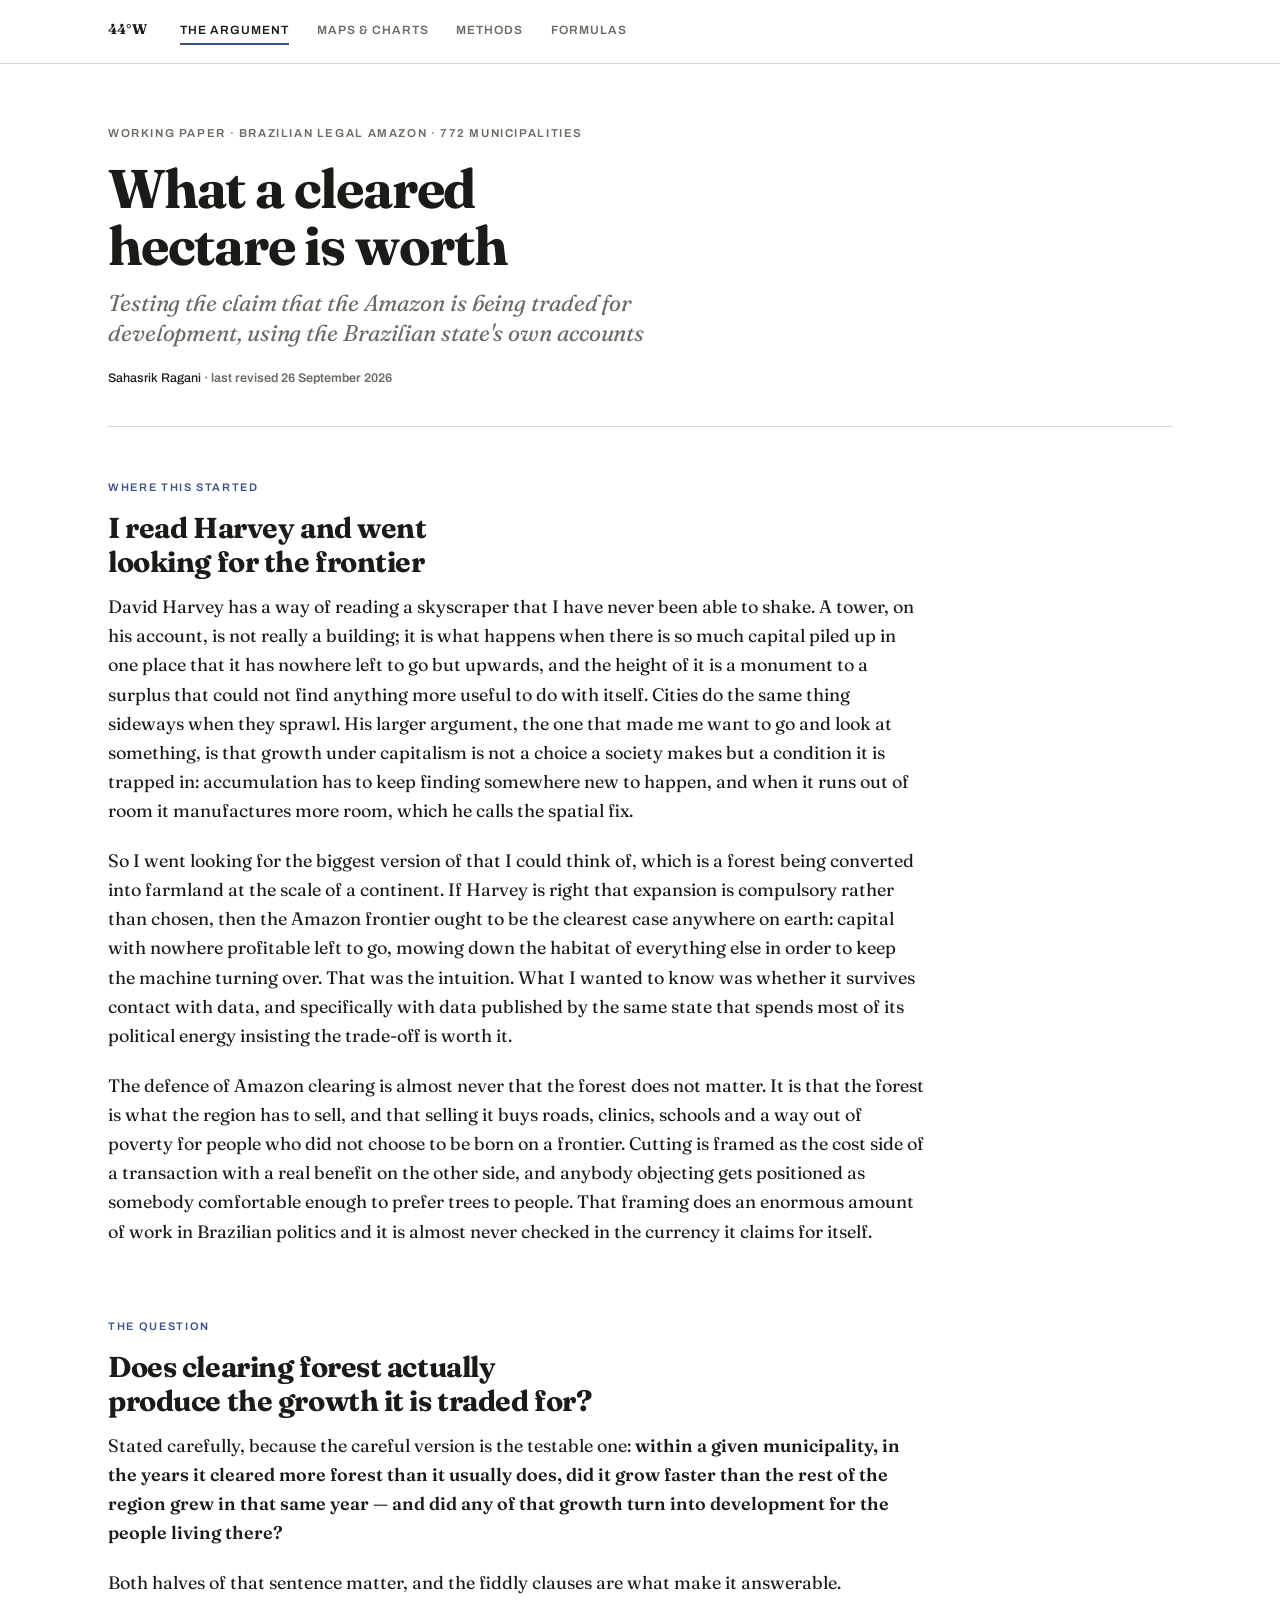
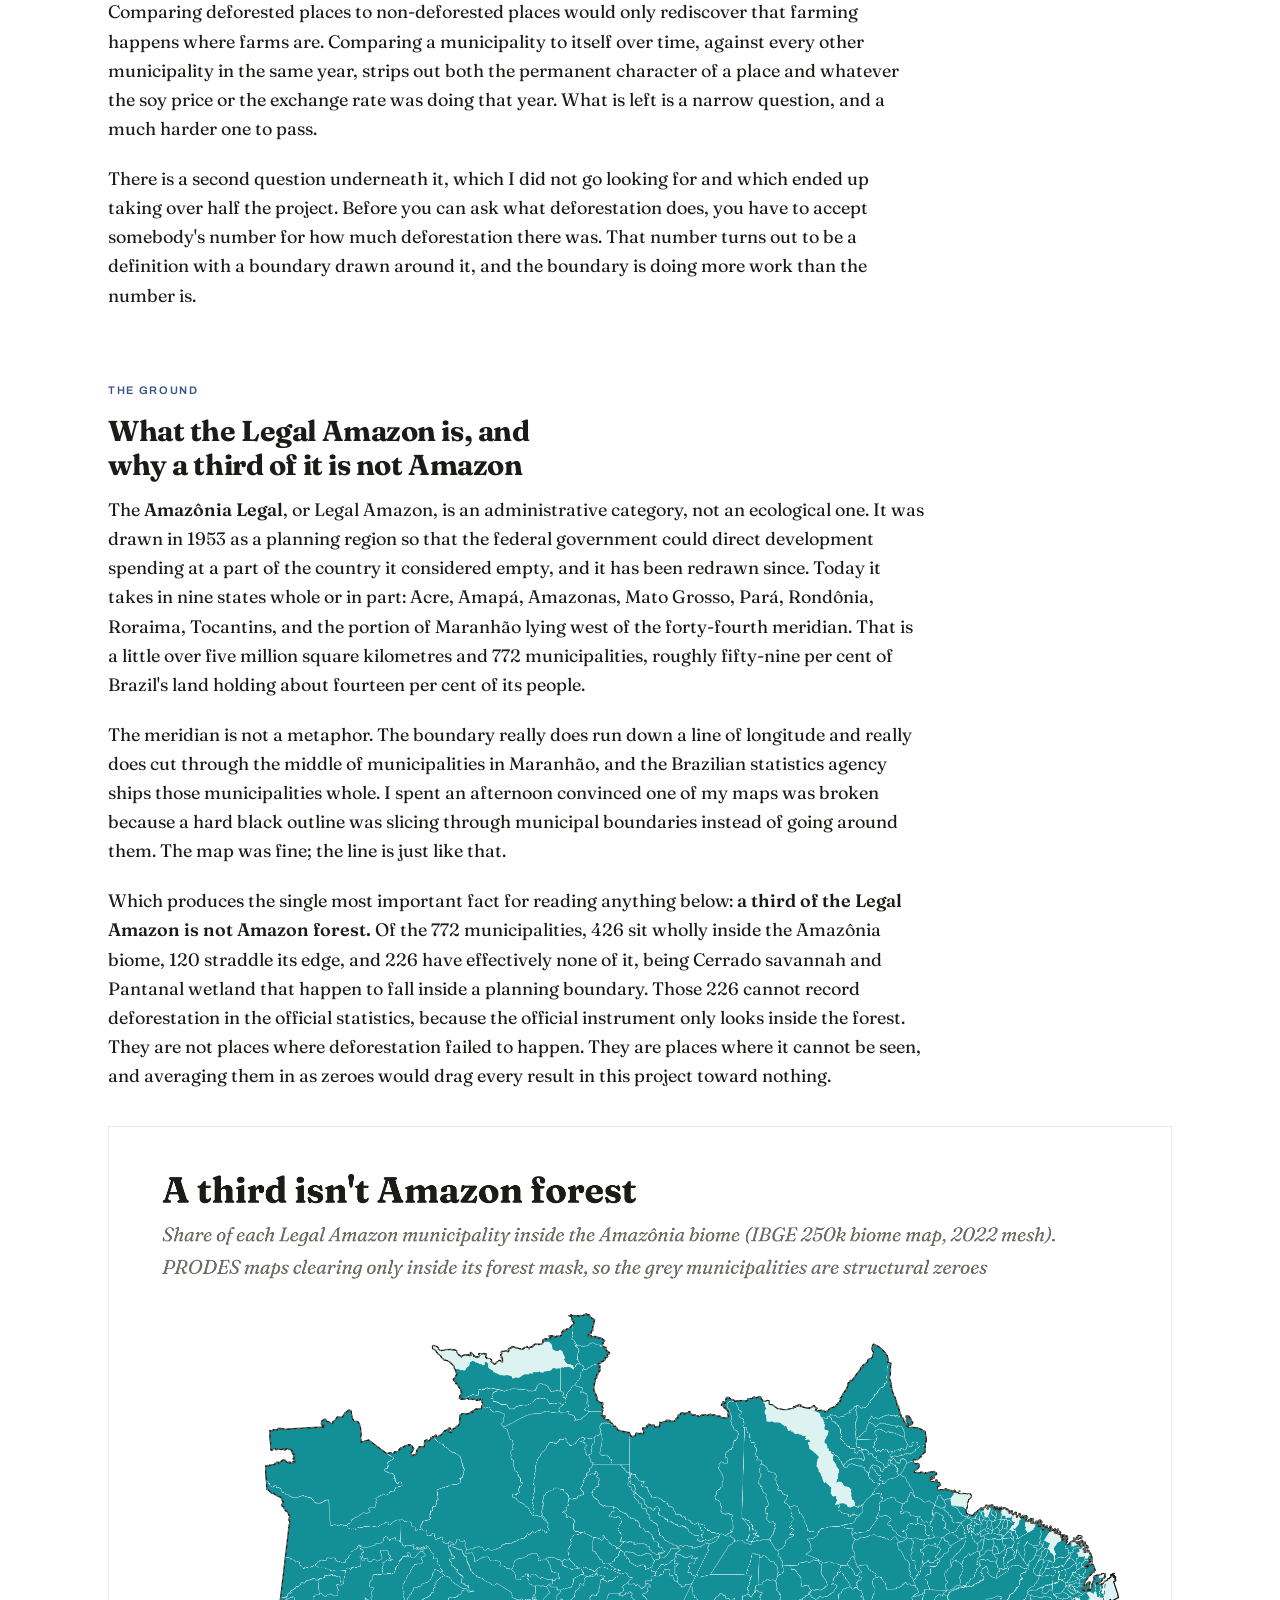
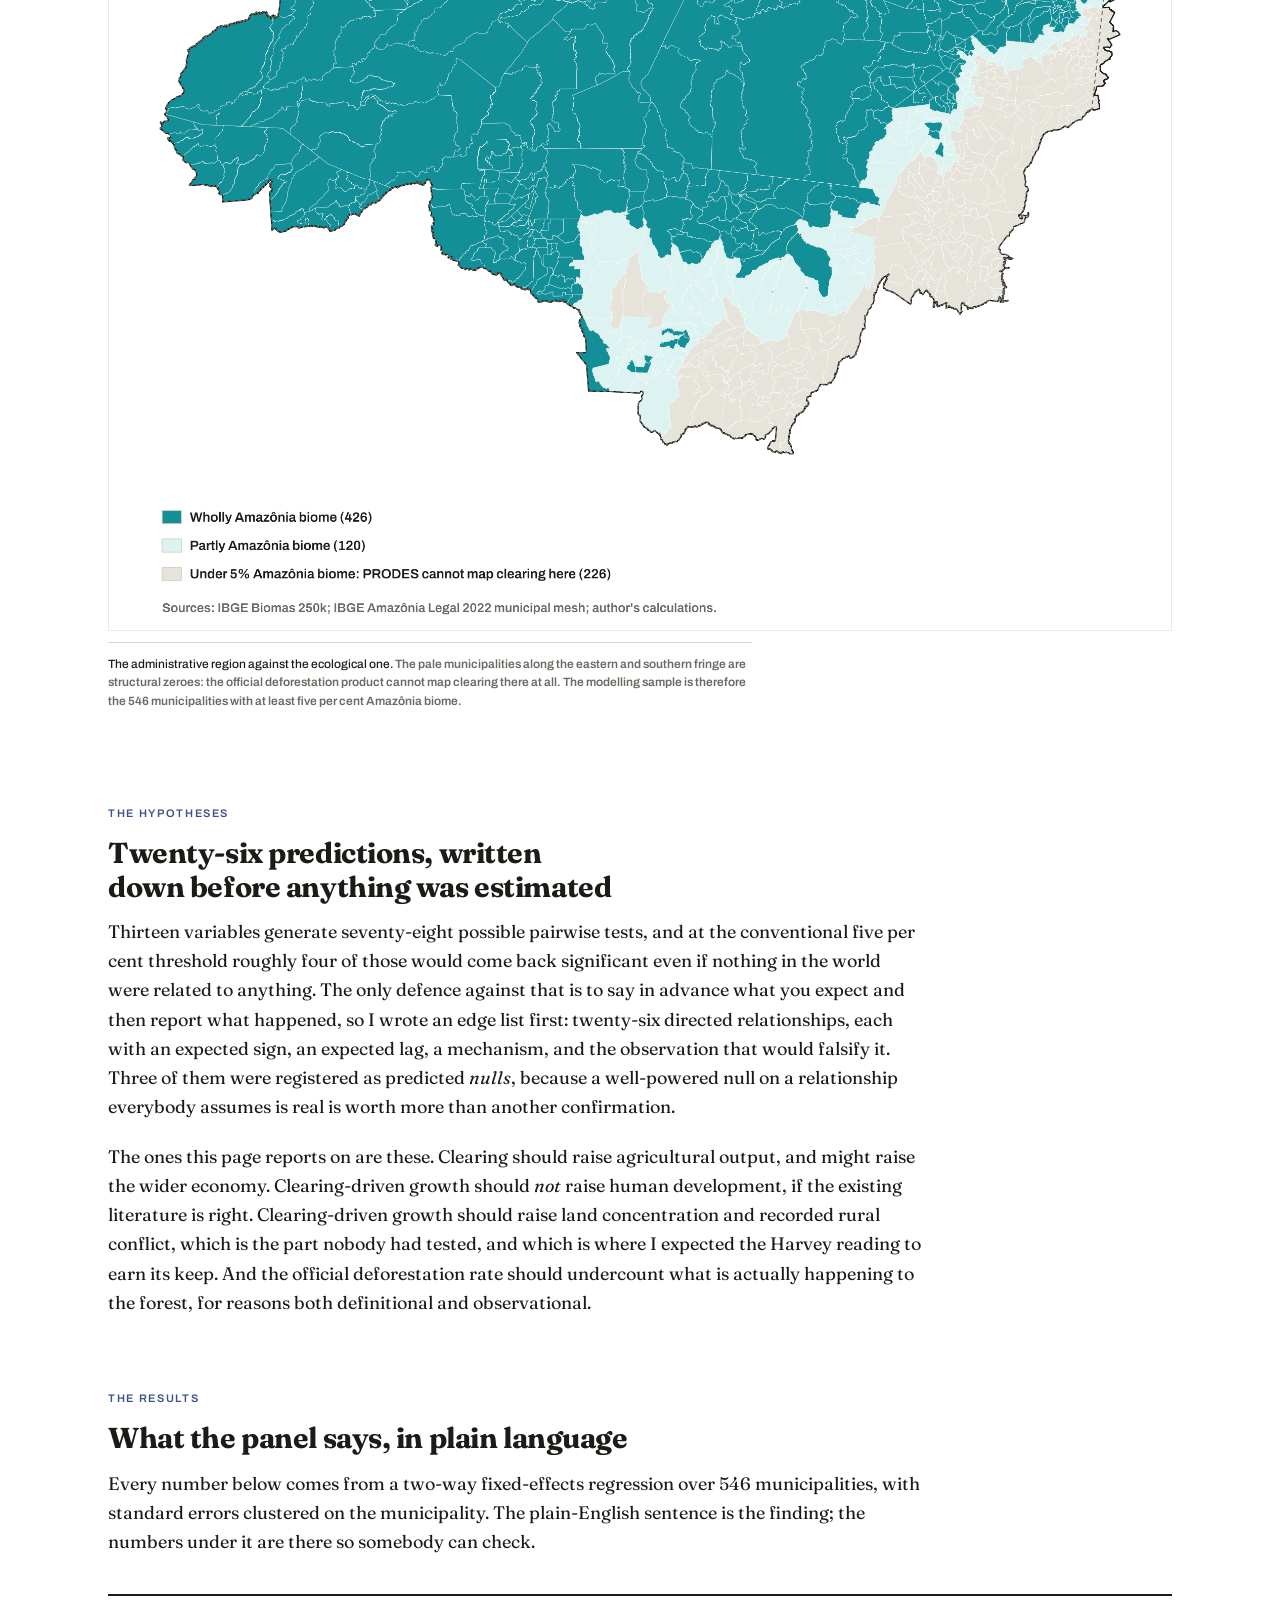
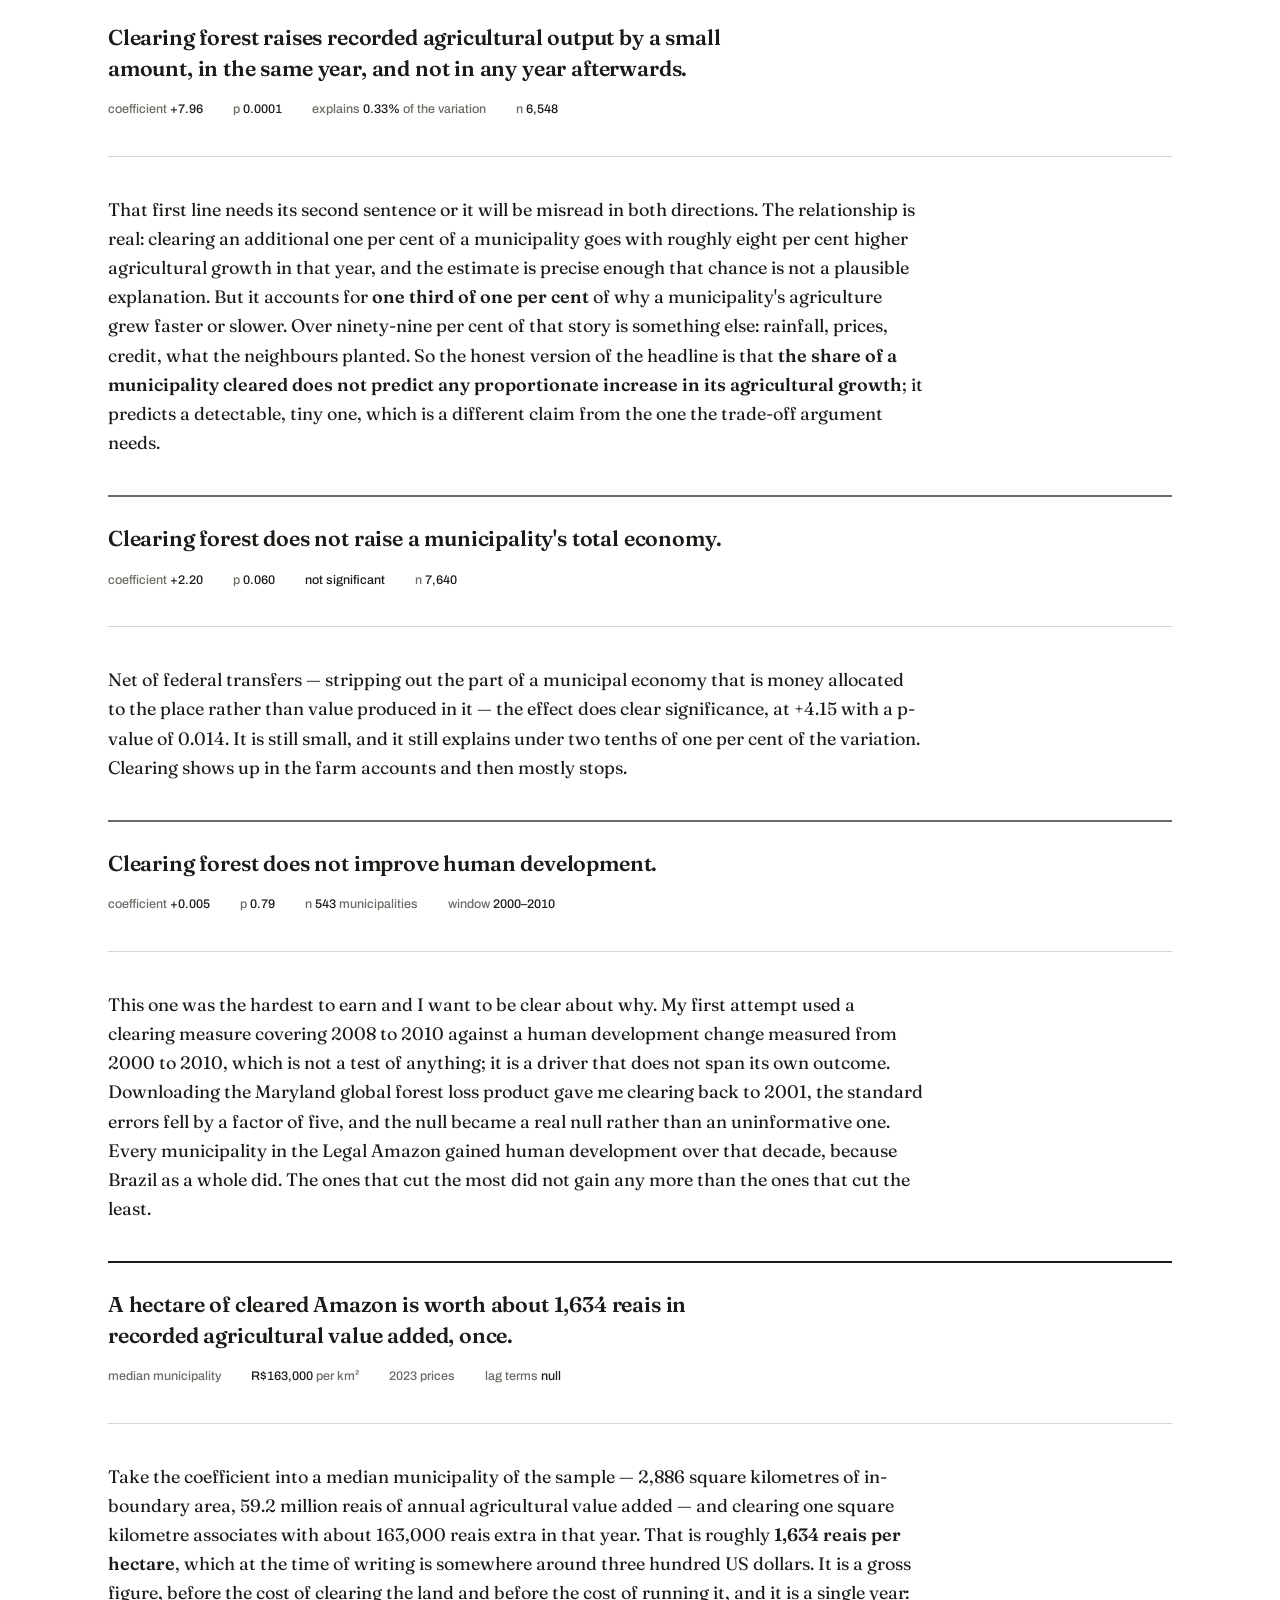
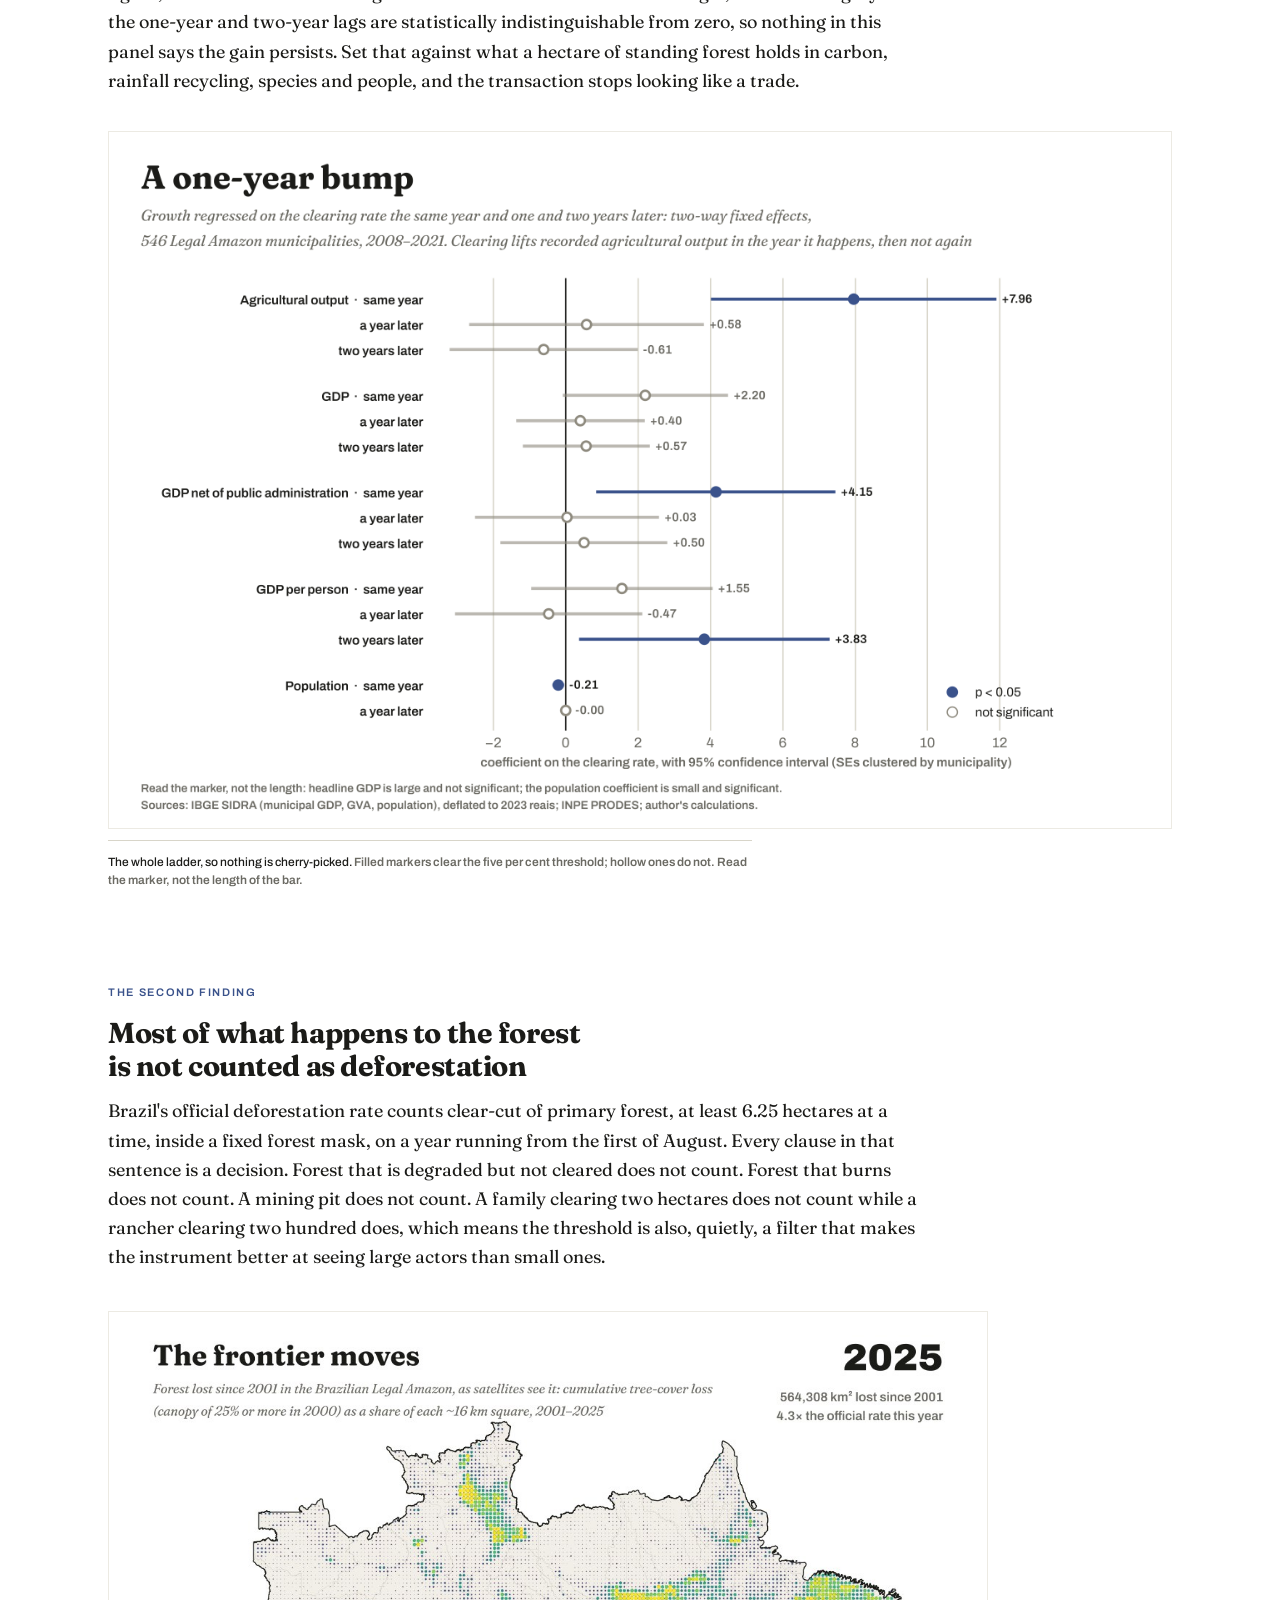
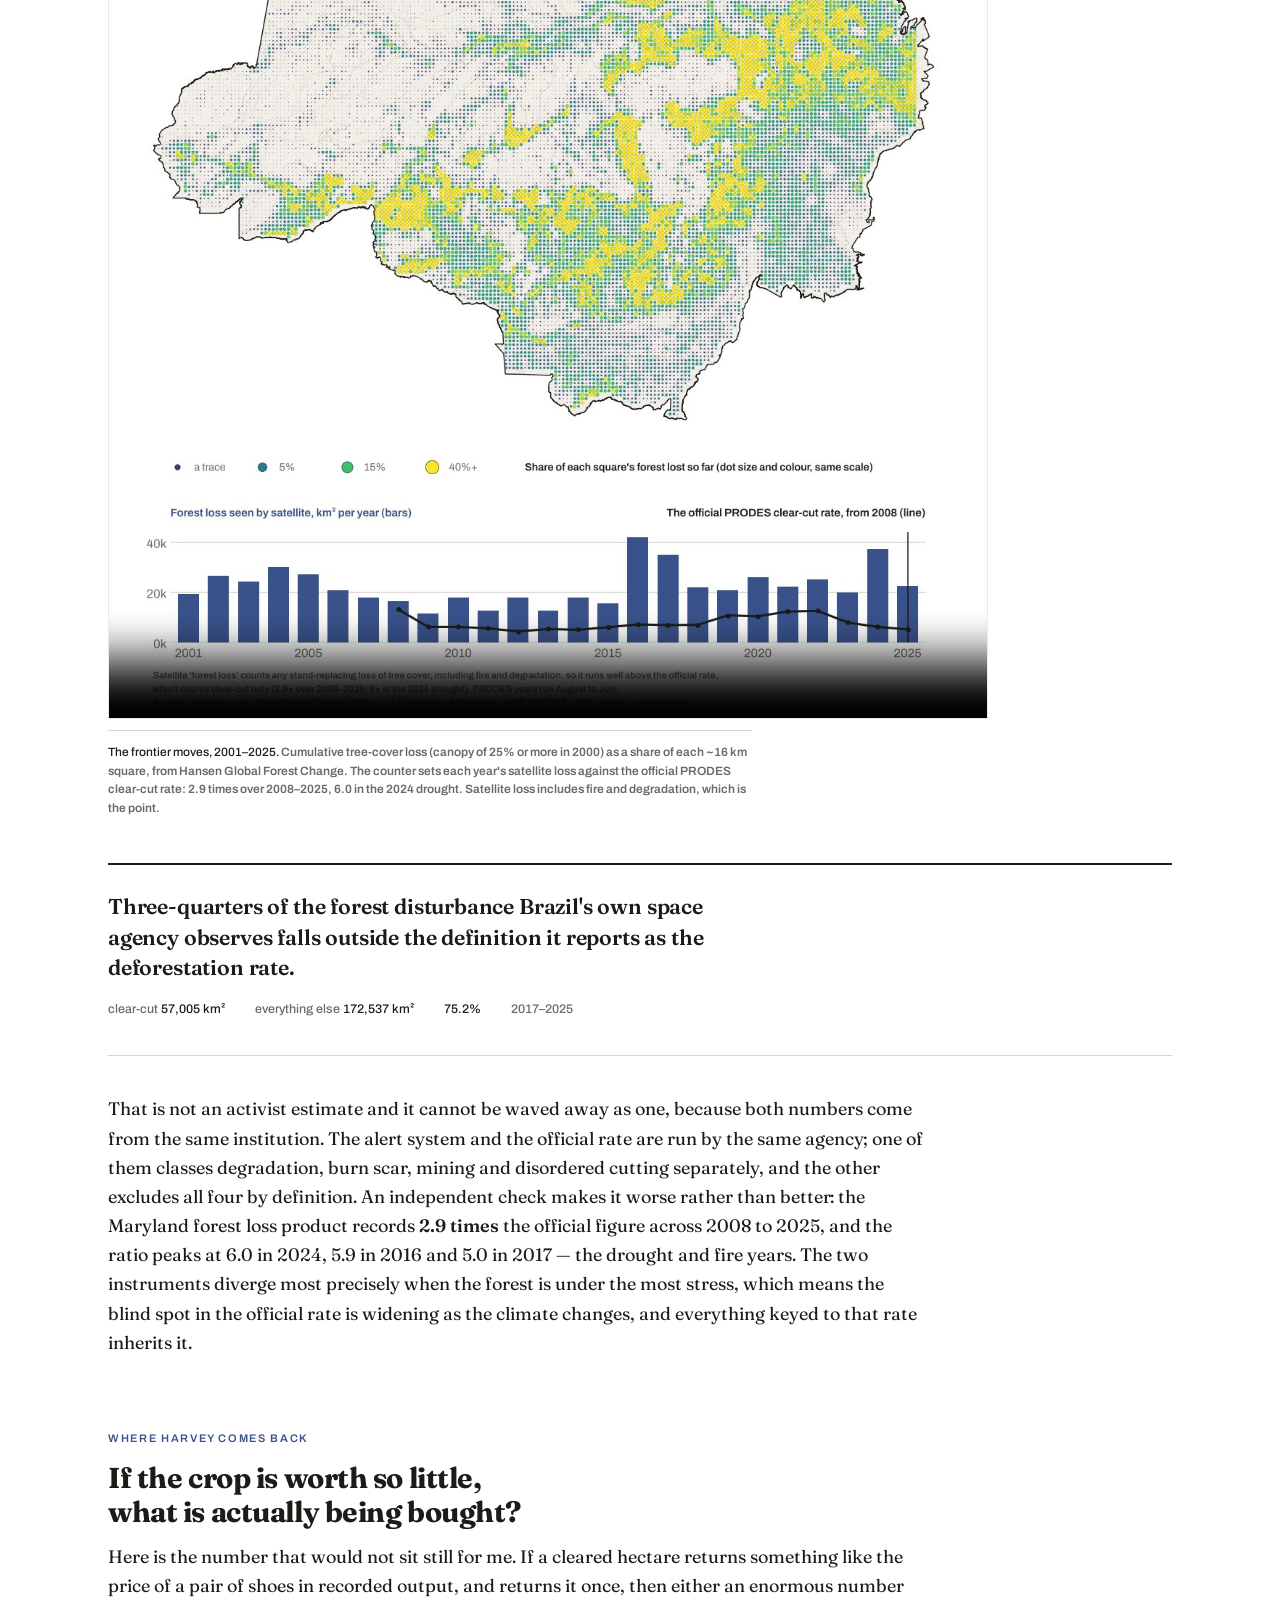
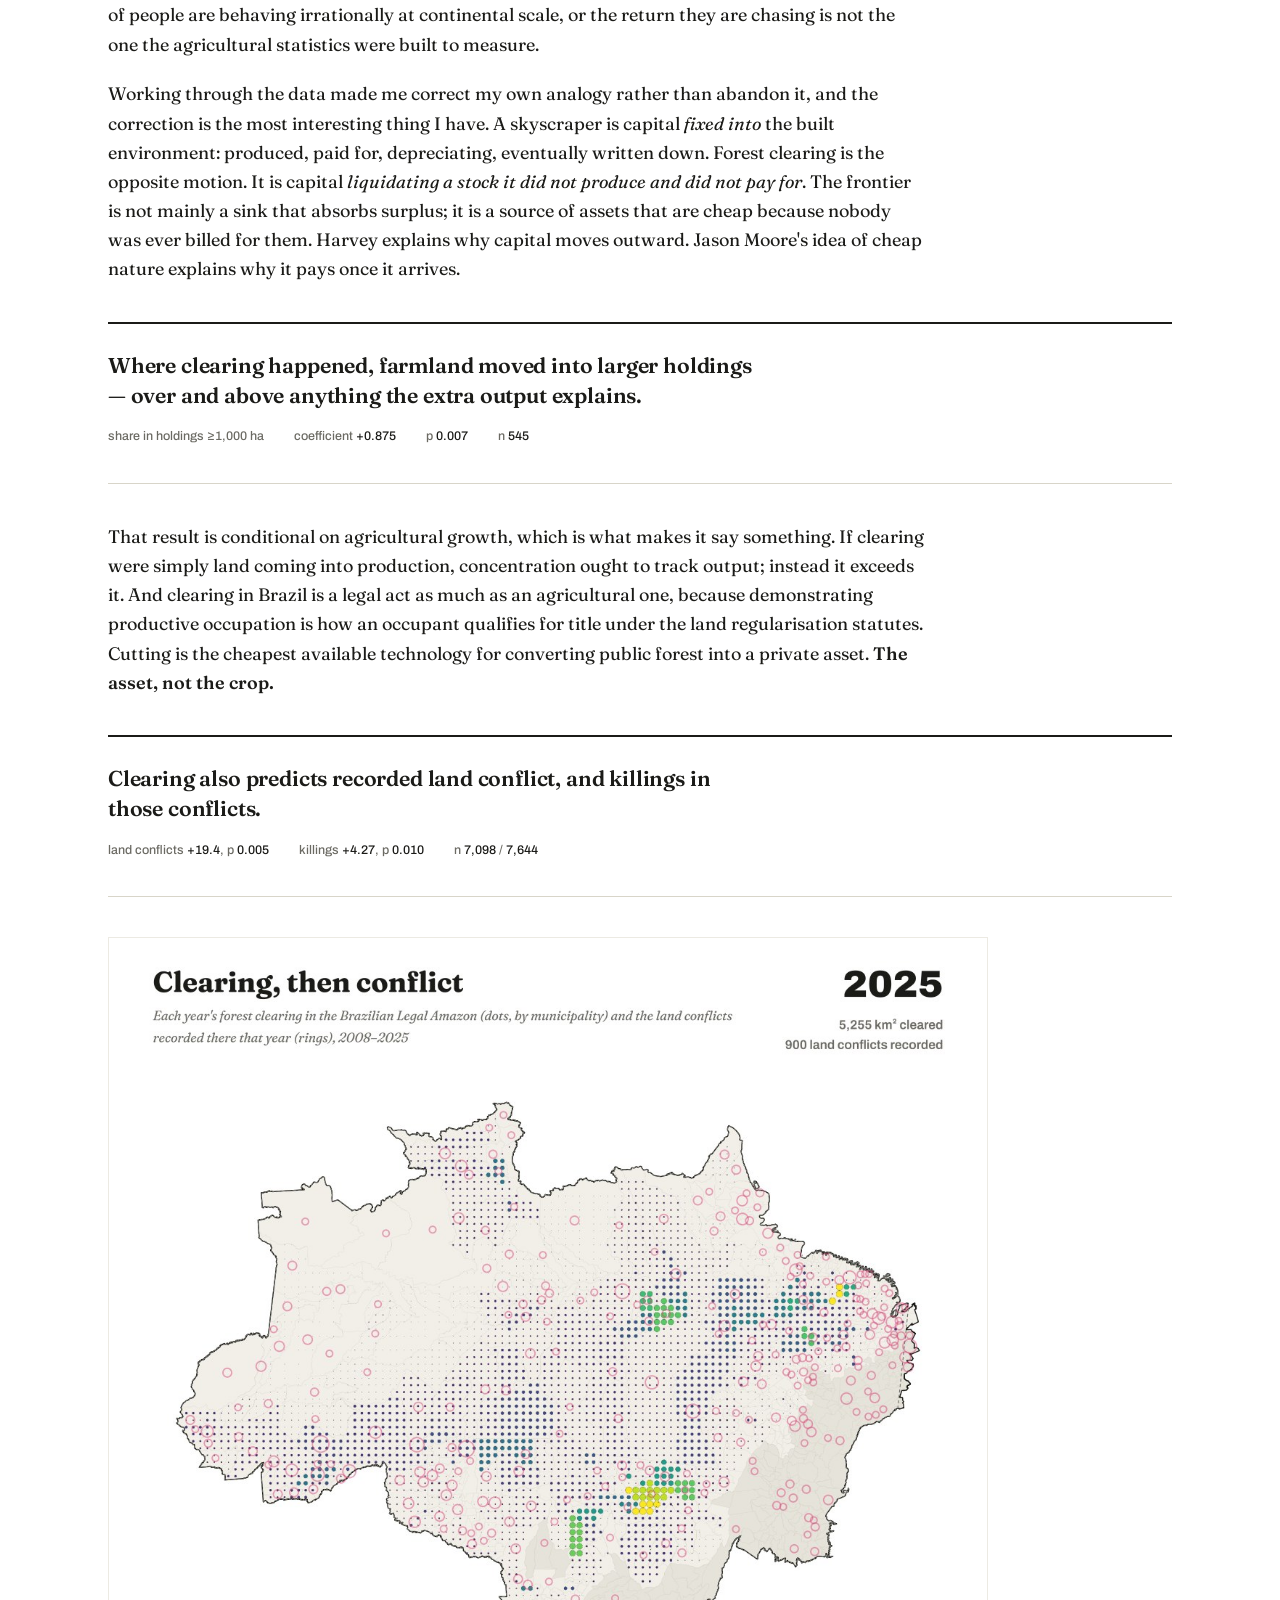
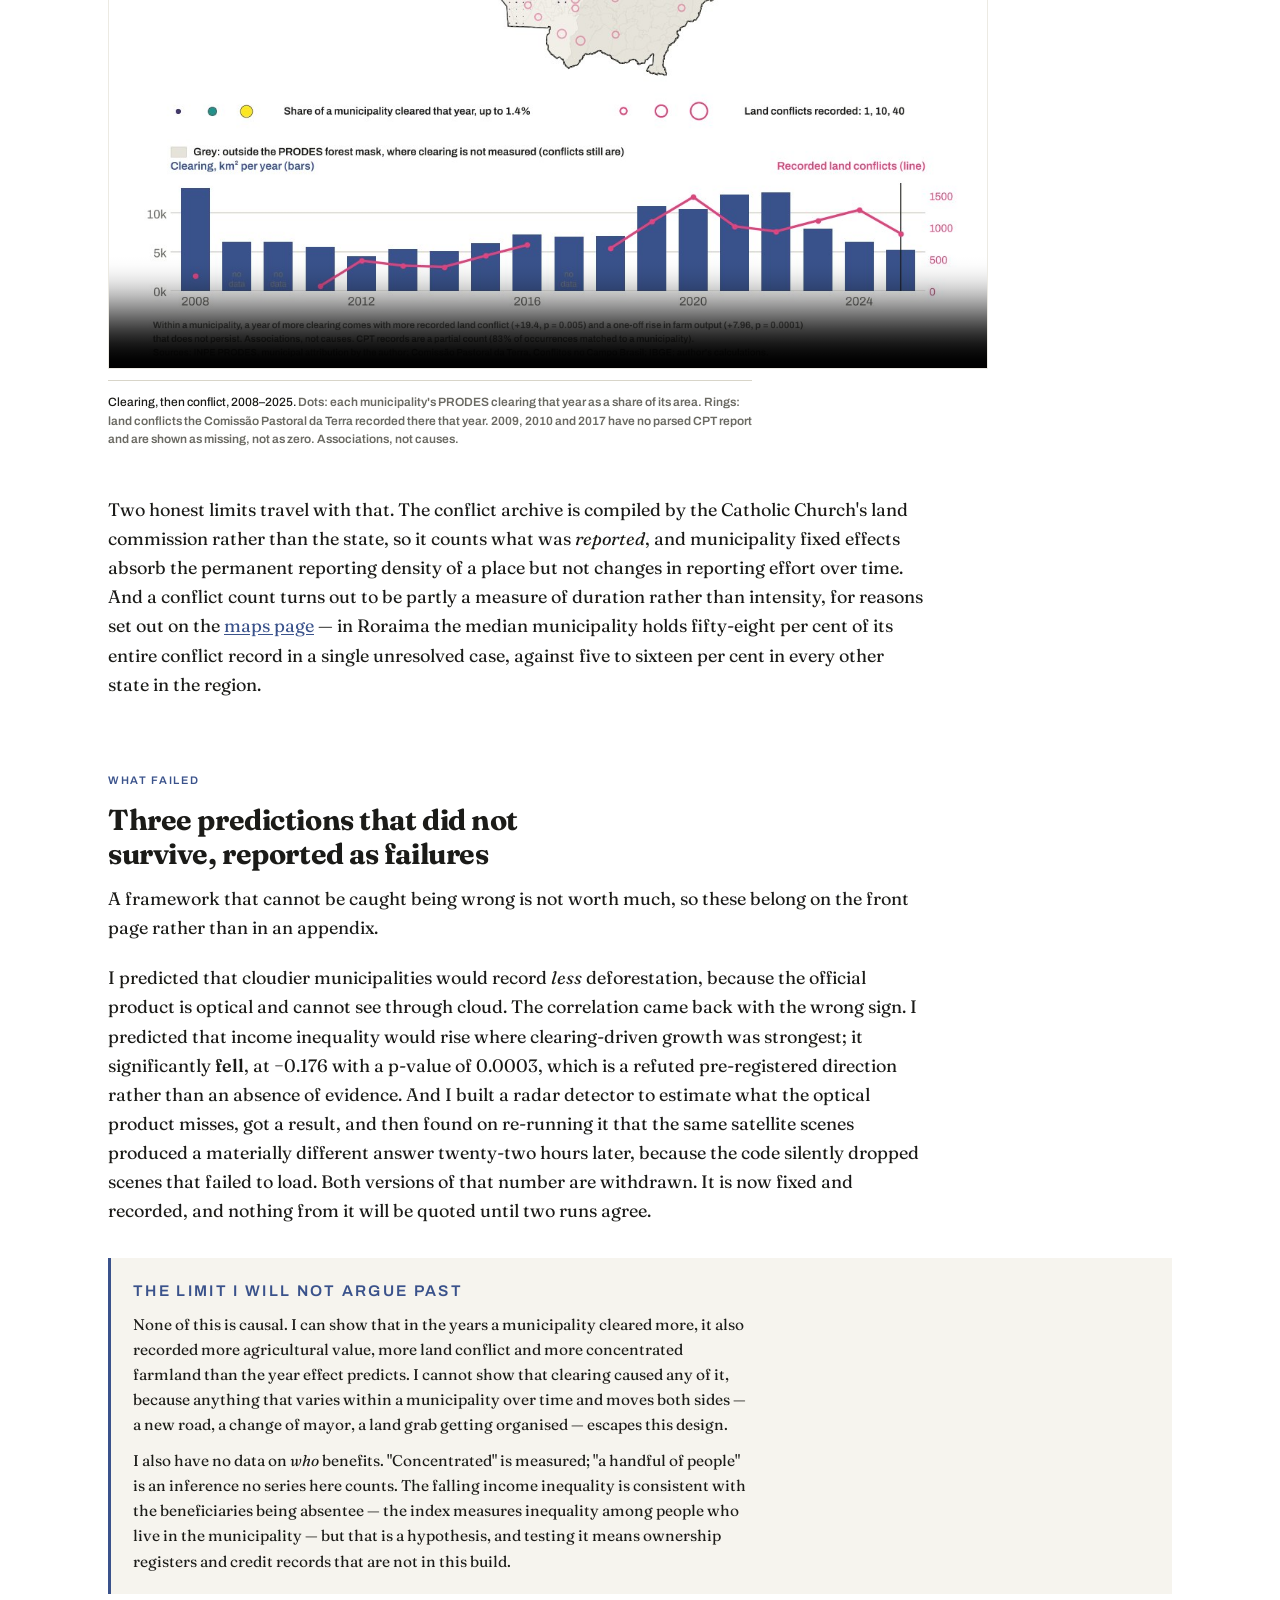
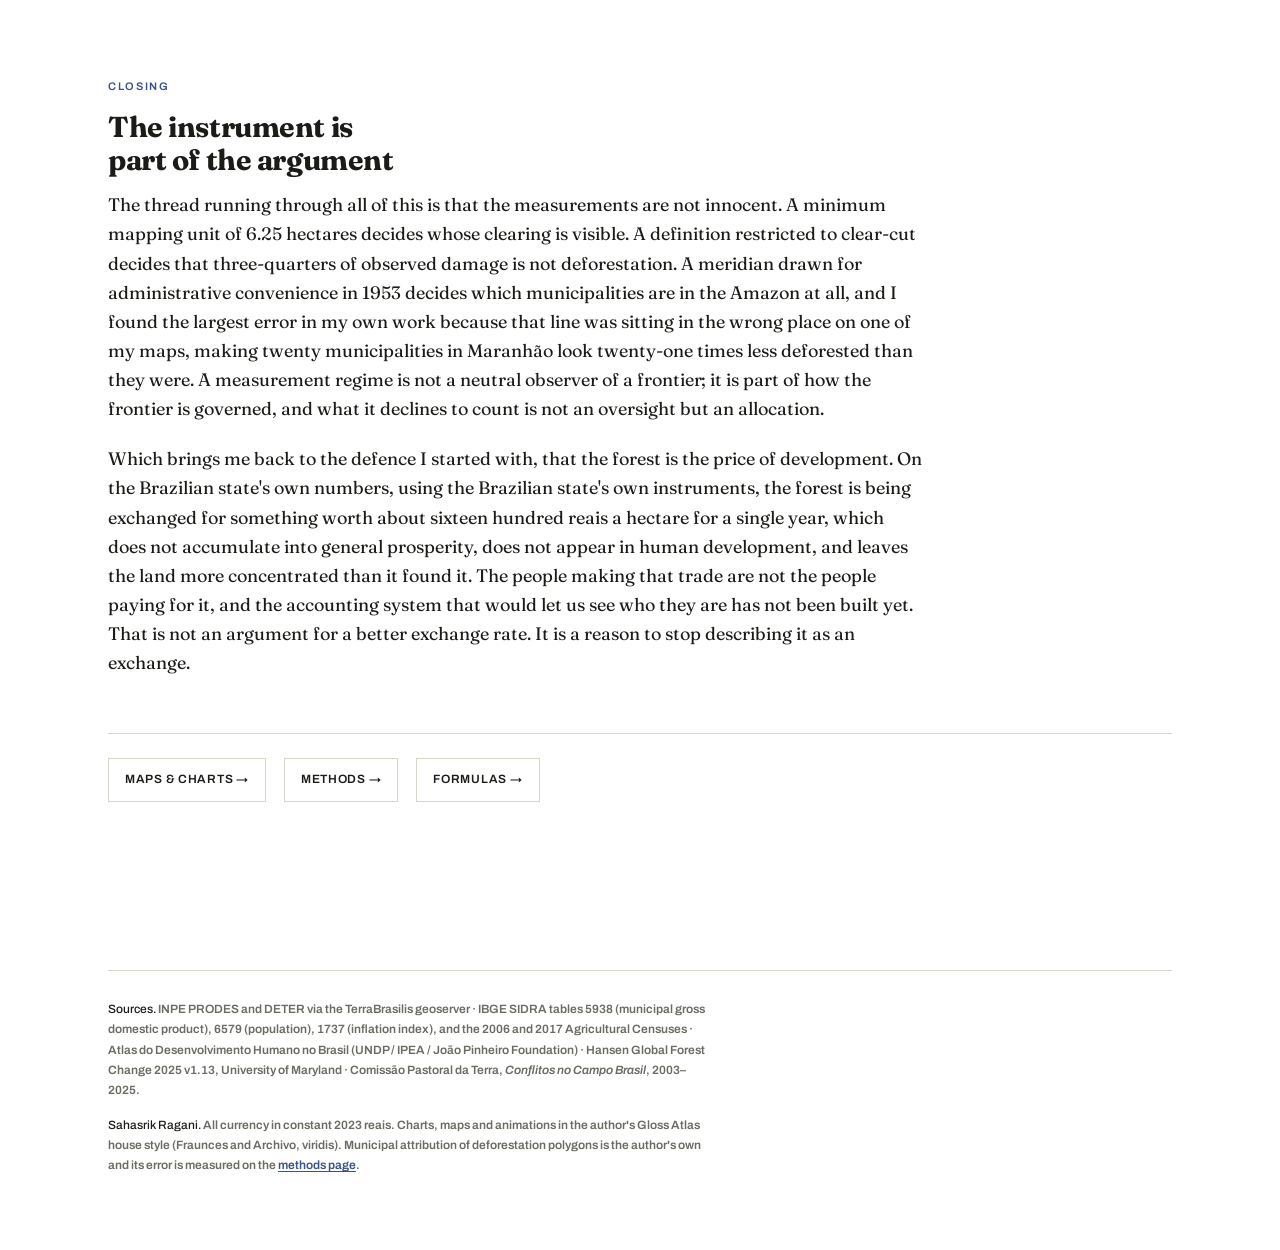
==== commit 83577bd6: "Reskin site in Gloss Atlas and add two time-series animations Fraunces + Archivo type, new colour to" ====
--- a/index.html
+++ b/index.html
@@ -7,7 +7,9 @@
 <meta name="description" content="A municipal panel of the Brazilian Legal Amazon testing whether deforestation-driven growth delivers development. Data, methods and formulas in full.">
 <link rel="preconnect" href="https://fonts.googleapis.com">
 <link rel="preconnect" href="https://fonts.gstatic.com" crossorigin>
-<link rel="stylesheet" href="https://fonts.googleapis.com/css2?family=Archivo:wght@400;500;600;700&family=Archivo+Black&family=IBM+Plex+Mono:wght@400;500&display=swap">
+<link rel="stylesheet" href="https://fonts.googleapis.com/css2?family=Fraunces:ital,opsz,wght@0,9..144,400;0,9..144,600;0,9..144,700;1,9..144,400;1,9..144,600;1,9..144,700&family=Archivo:wght@400;500;600;700&display=swap">
+<link rel="icon" type="image/png" sizes="32x32" href="assets/favicon-32.png">
+<link rel="apple-touch-icon" sizes="180x180" href="assets/favicon-180.png">
 <link rel="stylesheet" href="assets/style.css">
 </head>
 <body>
@@ -125,6 +127,13 @@
 
   <p>Brazil's official deforestation rate counts clear-cut of primary forest, at least 6.25 hectares at a time, inside a fixed forest mask, on a year running from the first of August. Every clause in that sentence is a decision. Forest that is degraded but not cleared does not count. Forest that burns does not count. A mining pit does not count. A family clearing two hectares does not count while a rancher clearing two hundred does, which means the threshold is also, quietly, a filter that makes the instrument better at seeing large actors than small ones.</p>
 
+  <figure class="motion">
+    <video controls muted playsinline preload="metadata" poster="assets/figures/the_frontier_moves_poster.jpg" aria-label="Animated map of the Legal Amazon, 2001 to 2025, filling in with dots as satellite-detected forest loss accumulates along an arc from Rondônia through Mato Grosso to eastern Pará, with a bar counter of annual loss against the official clear-cut rate.">
+      <source src="assets/figures/the_frontier_moves.mp4" type="video/mp4">
+    </video>
+    <figcaption><b>The frontier moves, 2001–2025.</b> Cumulative tree-cover loss (canopy of 25% or more in 2000) as a share of each ~16 km square, from Hansen Global Forest Change. The counter sets each year's satellite loss against the official PRODES clear-cut rate: 2.9 times over 2008–2025, 6.0 in the 2024 drought. Satellite loss includes fire and degradation, which is the point.</figcaption>
+  </figure>
+
   <div class="finding">
     <p class="says">Three-quarters of the forest disturbance Brazil's own space agency observes falls outside the definition it reports as the deforestation rate.</p>
     <p class="stat"><span>clear-cut <b>57,005 km²</b></span><span>everything else <b>172,537 km²</b></span><span><b>75.2%</b></span><span>2017–2025</span></p>
@@ -152,6 +161,13 @@
     <p class="says">Clearing also predicts recorded land conflict, and killings in those conflicts.</p>
     <p class="stat"><span>land conflicts <b>+19.4</b>, p <b>0.005</b></span><span>killings <b>+4.27</b>, p <b>0.010</b></span><span>n <b>7,098</b> / <b>7,644</b></span></p>
   </div>
+
+  <figure class="motion">
+    <video controls muted playsinline preload="metadata" poster="assets/figures/clearing_then_conflict_poster.jpg" aria-label="Animated map of the Legal Amazon, 2008 to 2025: dots show each municipality's clearing that year and pink rings the land conflicts recorded there; three years with no conflict records are marked as missing.">
+      <source src="assets/figures/clearing_then_conflict.mp4" type="video/mp4">
+    </video>
+    <figcaption><b>Clearing, then conflict, 2008–2025.</b> Dots: each municipality's PRODES clearing that year as a share of its area. Rings: land conflicts the Comissão Pastoral da Terra recorded there that year. 2009, 2010 and 2017 have no parsed CPT report and are shown as missing, not as zero. Associations, not causes.</figcaption>
+  </figure>
 
   <p>Two honest limits travel with that. The conflict archive is compiled by the Catholic Church's land commission rather than the state, so it counts what was <em>reported</em>, and municipality fixed effects absorb the permanent reporting density of a place but not changes in reporting effort over time. And a conflict count turns out to be partly a measure of duration rather than intensity, for reasons set out on the <a href="maps.html">maps page</a> — in Roraima the median municipality holds fifty-eight per cent of its entire conflict record in a single unresolved case, against five to sixteen per cent in every other state in the region.</p>
 </section>
@@ -190,7 +206,7 @@
 
 <footer>
   <p><b>Sources.</b> INPE PRODES and DETER via the TerraBrasilis geoserver · IBGE SIDRA tables 5938 (municipal gross domestic product), 6579 (population), 1737 (inflation index), and the 2006 and 2017 Agricultural Censuses · Atlas do Desenvolvimento Humano no Brasil (UNDP / IPEA / João Pinheiro Foundation) · Hansen Global Forest Change 2025 v1.13, University of Maryland · Comissão Pastoral da Terra, <i>Conflitos no Campo Brasil</i>, 2003–2025.</p>
-  <p><b>Sahasrik Ragani.</b> All currency in constant 2023 reais. Charts and maps in Viridis and Archivo. Municipal attribution of deforestation polygons is the author's own and its error is measured on the <a href="methods.html">methods page</a>.</p>
+  <p><b>Sahasrik Ragani.</b> All currency in constant 2023 reais. Charts, maps and animations in the author's Gloss Atlas house style (Fraunces and Archivo, viridis). Municipal attribution of deforestation polygons is the author's own and its error is measured on the <a href="methods.html">methods page</a>.</p>
 </footer>
 
 </div>
--- a/assets/style.css
+++ b/assets/style.css
@@ -1,33 +1,32 @@
 /* ---------------------------------------------------------------------------
-   Amazon decoupling — site style
-   House style, 2026-09 revision: plain white ground (viz_theme.BG = #FFFFFF),
-   Archivo, viridis accents. The figures are rendered on the same white, so a
-   figure sits on the page with no visible plate edge. Single theme by
-   deliberate choice: the PNGs have a baked-in white ground and a dark mode
-   would fight every one of them.
+   Amazon decoupling — site style, Gloss Atlas (2026-10 revision).
+   Serif speaks, sans works: Fraunces for headings, subtitles and the findings;
+   Archivo for labels, navigation, captions and numbers. White ground so the
+   figures sit on the page with no plate edge; colour tokens match viz_theme.
 --------------------------------------------------------------------------- */
 
 :root{
   color-scheme: light;
-
-  /* ground + ink: taken from viz_theme.py so page and figures agree exactly */
   --bg:#FFFFFF;
-  --panel:#EDEBE2;          /* viz_theme.PANEL_BG — insets, callouts */
-  --ink:#1B1B18;            /* viz_theme.TEXT */
+  --panel:#F6F4EE;          /* viz_theme.PANEL */
+  --ink:#1B1B18;            /* viz_theme.INK */
   --muted:#6B6A63;          /* viz_theme.MUTED */
-  --grid:#D8D5C9;           /* viz_theme.GRID — rules and hairlines */
-  --grid-soft:#EAE8E0;
-
-  /* viridis, sampled: the same ramp the maps use */
-  --v-deep:#440154;
-  --v-blue:#3B528B;
-  --v-teal:#21918C;
-  --v-lime:#5EC962;
-
+  --grid:#D8D5C9;           /* viz_theme.GRID */
+  --grid-soft:#ECEAE3;
+  --highlight:#3A528B;      /* viz_theme.HIGHLIGHT: the subject */
+  --aqua:#138F98;           /* POP aqua */
+  --pink:#E0447F;           /* POP bubblegum */
+  --tint:#ECE6FB;           /* TINT lilac, for callouts */
+  /* kept so older rules resolve to the new palette */
+  --v-deep:var(--highlight);
+  --v-blue:var(--highlight);
+  --v-teal:var(--aqua);
+  --v-lime:#5E9E1F;
+  --serif:"Fraunces",Georgia,"Times New Roman",serif;
+  --sans:"Archivo","Helvetica Neue",Arial,sans-serif;
   --measure:68ch;
   --maxw:1120px;
-
-  --fs-body:17px;
+  --fs-body:18px;
 }
 
 *{box-sizing:border-box}
@@ -38,7 +37,7 @@
   margin:0;
   background:var(--bg);
   color:var(--ink);
-  font-family:"Archivo","Helvetica Neue",Arial,sans-serif;
+  font-family:var(--serif);font-optical-sizing:auto;
   font-size:var(--fs-body);
   line-height:1.62;
   -webkit-font-smoothing:antialiased;
@@ -54,12 +53,12 @@
   padding-top:18px;padding-bottom:18px;
 }
 .nav .mark{
-  font-family:"Archivo Black","Archivo",sans-serif;
+  font-family:var(--serif);font-weight:700;
   font-size:14px;letter-spacing:-.01em;text-decoration:none;color:var(--ink);
   margin-right:6px;
 }
 .nav a.page{
-  font-family:"IBM Plex Mono",ui-monospace,Menlo,monospace;
+  font-family:var(--sans);font-weight:600;
   font-size:12px;letter-spacing:.08em;text-transform:uppercase;
   color:var(--muted);text-decoration:none;
   padding-bottom:3px;border-bottom:2px solid transparent;
@@ -70,21 +69,22 @@
 /* ---------- masthead ---------- */
 header.mast{padding:60px 0 38px;border-bottom:1px solid var(--grid)}
 .eyebrow{
-  font-family:"IBM Plex Mono",ui-monospace,monospace;
+  font-family:var(--sans);font-weight:600;
   font-size:11.5px;letter-spacing:.14em;text-transform:uppercase;
   color:var(--muted);margin:0 0 18px;
 }
 h1{
-  font-family:"Archivo Black","Archivo",sans-serif;font-weight:400;
+  font-family:var(--serif);font-weight:700;font-optical-sizing:auto;
   font-size:clamp(2.05rem,5vw,3.4rem);line-height:1.04;letter-spacing:-.022em;
   margin:0 0 16px;text-wrap:balance;max-width:20ch;
 }
 h1 .sub{
   display:block;color:var(--muted);font-size:.42em;line-height:1.32;
+  font-style:italic;font-weight:400;
   letter-spacing:-.004em;margin-top:.6em;max-width:36ch;
 }
 .byline{
-  font-family:"IBM Plex Mono",ui-monospace,monospace;
+  font-family:var(--sans);font-weight:600;
   font-size:12.5px;color:var(--muted);margin:20px 0 0;
 }
 .byline b{color:var(--ink);font-weight:500}
@@ -93,18 +93,18 @@
 main{padding-bottom:96px}
 section{padding-top:52px}
 h2{
-  font-family:"Archivo Black","Archivo",sans-serif;font-weight:400;
+  font-family:var(--serif);font-weight:700;font-optical-sizing:auto;
   font-size:clamp(1.32rem,2.5vw,1.8rem);line-height:1.16;
   letter-spacing:-.015em;margin:0 0 6px;max-width:26ch;text-wrap:balance;
 }
 h3{
-  font-family:"Archivo","Helvetica Neue",sans-serif;font-weight:700;
+  font-family:var(--serif);font-weight:600;font-style:italic;
   font-size:1.06rem;line-height:1.3;margin:34px 0 8px;max-width:40ch;
 }
 .beat{
-  font-family:"IBM Plex Mono",ui-monospace,monospace;
+  font-family:var(--sans);font-weight:600;
   font-size:11px;letter-spacing:.15em;text-transform:uppercase;
-  color:var(--v-teal);margin:0 0 14px;
+  color:var(--highlight);margin:0 0 14px;
 }
 p{max-width:var(--measure);margin:0 0 1.15em}
 a{color:var(--v-deep);text-underline-offset:2px}
@@ -118,13 +118,13 @@
   border-top:2px solid var(--ink);border-bottom:1px solid var(--grid);
 }
 .finding .says{
-  font-family:"Archivo","Helvetica Neue",sans-serif;font-weight:600;
+  font-family:var(--serif);font-weight:600;
   font-size:clamp(1.08rem,2.1vw,1.34rem);line-height:1.42;
   letter-spacing:-.008em;max-width:46ch;margin:0 0 16px;text-wrap:pretty;
 }
 .finding .stat{
   display:flex;flex-wrap:wrap;gap:8px 30px;
-  font-family:"IBM Plex Mono",ui-monospace,monospace;
+  font-family:var(--sans);font-weight:600;
   font-size:12.5px;color:var(--muted);font-variant-numeric:tabular-nums;
 }
 .finding .stat b{color:var(--ink);font-weight:500}
@@ -132,12 +132,14 @@
 
 /* ---------- figures ---------- */
 figure{margin:36px 0 42px}
-figure img{
+figure img,figure video{
   display:block;width:100%;height:auto;
-  border:1px solid var(--grid-soft);
-}
+  border:1px solid var(--grid-soft);background:var(--bg);
+}
+figure.motion{margin:40px 0 46px}
+figure.motion video{max-width:880px}
 figcaption{
-  font-family:"IBM Plex Mono",ui-monospace,monospace;
+  font-family:var(--sans);font-weight:600;
   font-size:12px;line-height:1.55;color:var(--muted);
   padding-top:12px;margin-top:11px;border-top:1px solid var(--grid);
   max-width:92ch;
@@ -152,7 +154,7 @@
   border-bottom:1px solid var(--grid-soft);vertical-align:top;
 }
 th{
-  font-family:"IBM Plex Mono",ui-monospace,monospace;
+  font-family:var(--sans);font-weight:600;
   font-size:11px;letter-spacing:.09em;text-transform:uppercase;
   color:var(--muted);font-weight:500;border-bottom:1px solid var(--grid);
 }
@@ -162,7 +164,7 @@
 /* ---------- callout ---------- */
 .note{
   margin:32px 0;padding:20px 22px;background:var(--panel);
-  border-left:3px solid var(--v-teal);
+  border-left:3px solid var(--highlight);
 }
 .note p{max-width:62ch;margin-bottom:.7em;font-size:15.5px}
 .note p:last-child{margin-bottom:0}
@@ -174,7 +176,7 @@
   margin:26px 0 30px;padding:20px 0 0;border-top:1px solid var(--grid);
 }
 .formula .name{
-  font-family:"IBM Plex Mono",ui-monospace,monospace;
+  font-family:var(--sans);font-weight:600;
   font-size:11px;letter-spacing:.13em;text-transform:uppercase;
   color:var(--v-teal);margin:0 0 12px;
 }
@@ -187,7 +189,7 @@
 }
 .where b{color:var(--ink);font-weight:500;font-style:normal}
 .where code,p code,td code,li code{
-  font-family:"IBM Plex Mono",ui-monospace,monospace;
+  font-family:var(--sans);font-weight:600;
   font-size:.88em;background:var(--panel);padding:1px 5px;
 }
 
@@ -198,7 +200,7 @@
 /* ---------- footer ---------- */
 footer{
   margin-top:72px;padding:28px 0 60px;border-top:1px solid var(--grid);
-  font-family:"IBM Plex Mono",ui-monospace,monospace;
+  font-family:var(--sans);font-weight:600;
   font-size:12px;line-height:1.7;color:var(--muted);
 }
 footer b{color:var(--ink);font-weight:500}
@@ -210,7 +212,7 @@
   margin-top:56px;padding-top:24px;border-top:1px solid var(--grid);
 }
 .pager a{
-  font-family:"IBM Plex Mono",ui-monospace,monospace;
+  font-family:var(--sans);font-weight:600;
   font-size:12px;letter-spacing:.06em;text-transform:uppercase;
   text-decoration:none;color:var(--ink);
   border:1px solid var(--grid);padding:11px 16px;
@@ -232,7 +234,7 @@
    portable (a math library's web fonts are blocked in some embed contexts).
 --------------------------------------------------------------------------- */
 .math{
-  font-family:"Iowan Old Style","Palatino Linotype",Palatino,Georgia,serif;
+  font-family:var(--serif);
   line-height:2.1;
   color:var(--ink);
 }
@@ -253,3 +255,9 @@
   content:"^";position:absolute;left:50%;top:-.62em;
   transform:translateX(-50%);font-size:.85em;font-style:normal;
 }
+
+/* the house rule: proper type for numbers in running text */
+.finding .stat,td.num{font-family:var(--sans);font-weight:500}
+blockquote,.pull{font-family:var(--serif);font-style:italic}
+.eyebrow,.beat,.byline{max-width:none}
+h2{margin-bottom:14px}
